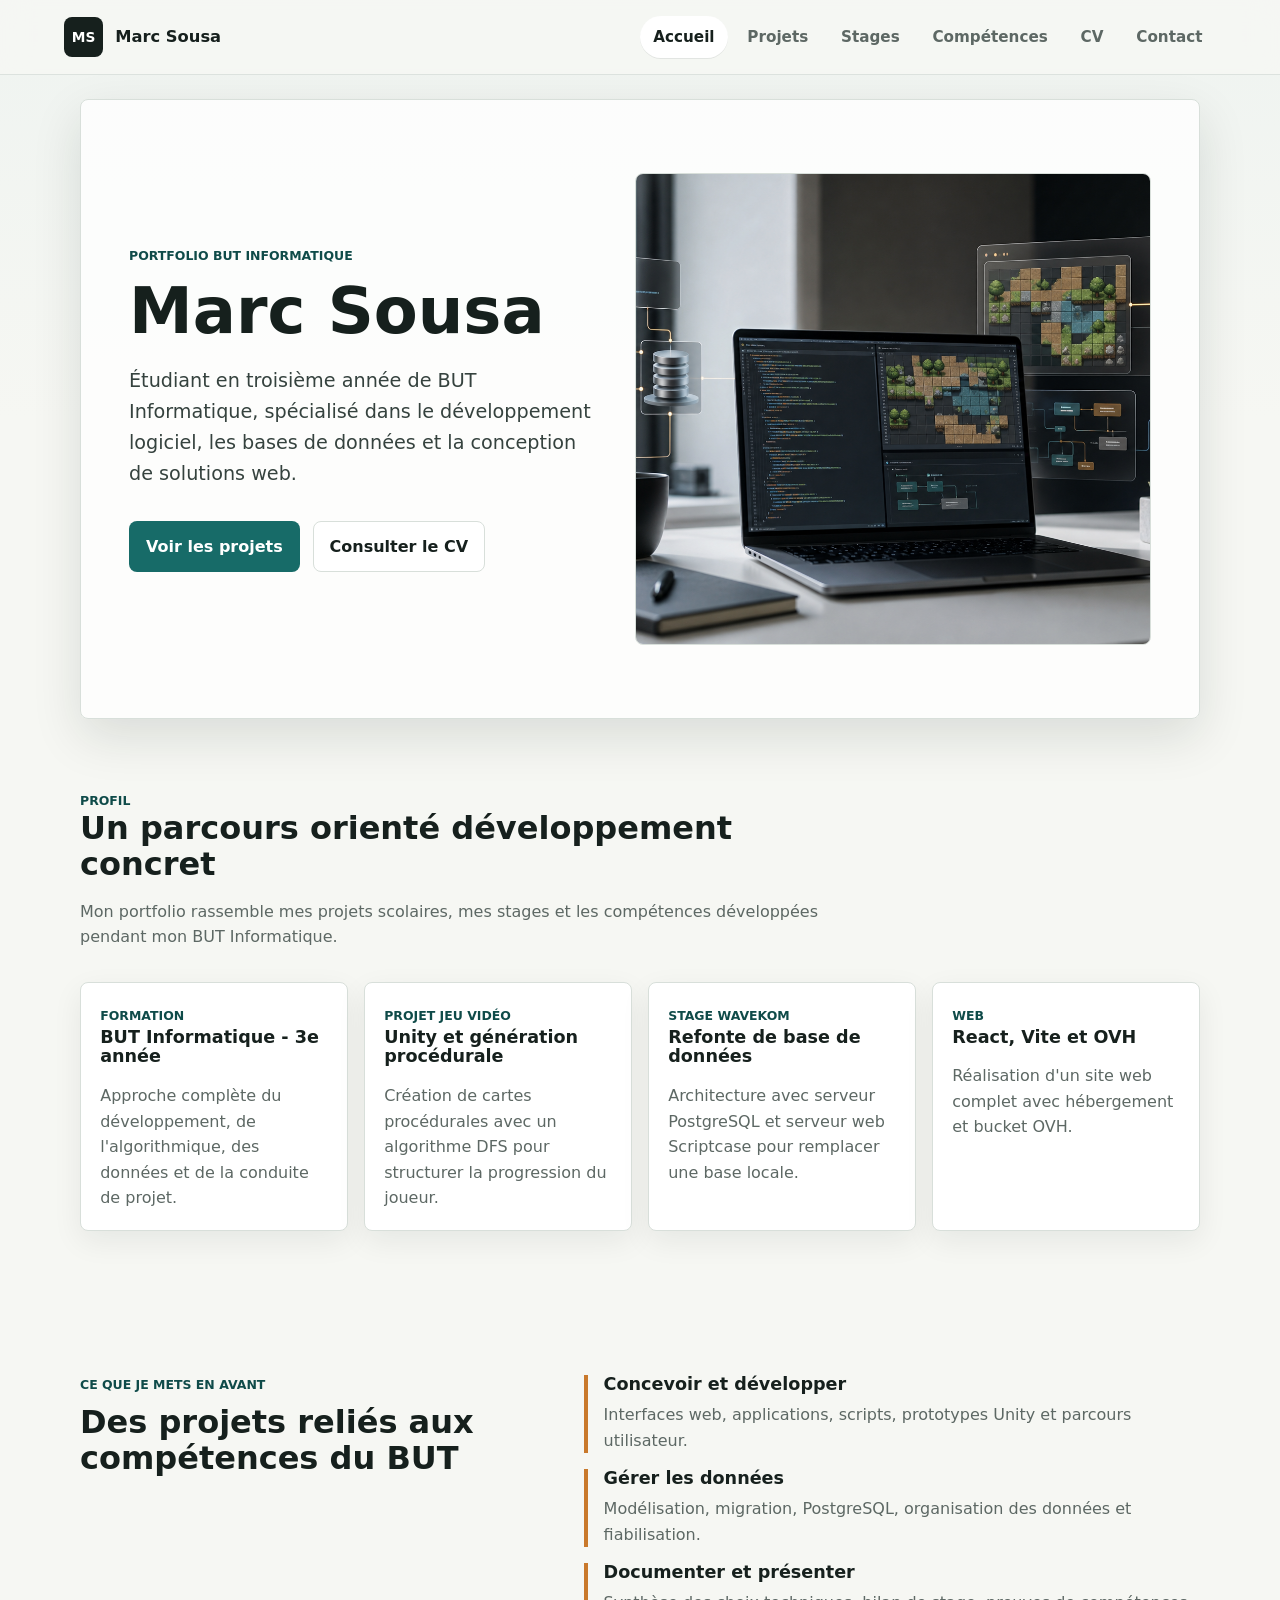
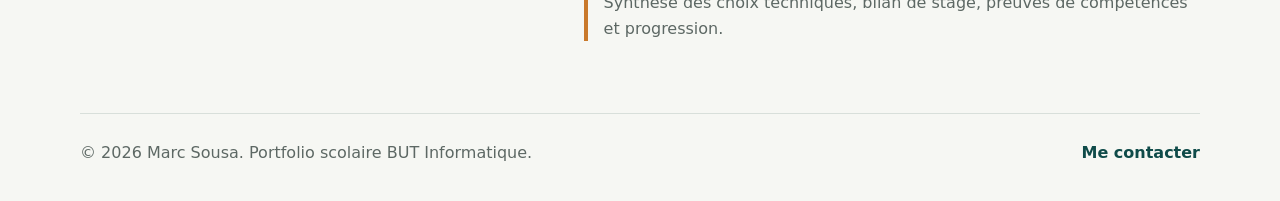
==== index.html @ 7f6cb6d8 "Ajout du site portfolio" ====
<!doctype html>
<html lang="fr">
  <head>
    <meta charset="utf-8">
    <meta name="viewport" content="width=device-width, initial-scale=1">
    <title>Marc Sousa | Portfolio BUT Informatique</title>
    <meta
      name="description"
      content="Portfolio de Marc Sousa, étudiant en troisième année de BUT Informatique: projets web, bases de données, Unity et stages."
    >
    <link rel="stylesheet" href="assets/css/styles.css">
    <script src="assets/js/main.js" defer></script>
  </head>
  <body>
    <header class="site-header">
      <a class="brand" href="index.html" aria-label="Accueil du portfolio de Marc Sousa">
        <span class="brand-mark">MS</span>
        <span class="brand-text">Marc Sousa</span>
      </a>
      <button class="nav-toggle" type="button" aria-expanded="false" aria-controls="site-nav">
        <span class="sr-only">Menu</span>
        <span aria-hidden="true"></span>
        <span aria-hidden="true"></span>
        <span aria-hidden="true"></span>
      </button>
      <nav class="site-nav" id="site-nav" aria-label="Navigation principale">
        <a href="index.html" data-nav>Accueil</a>
        <a href="projets.html" data-nav>Projets</a>
        <a href="stages.html" data-nav>Stages</a>
        <a href="competences.html" data-nav>Compétences</a>
        <a href="cv.html" data-nav>CV</a>
        <a href="contact.html" data-nav>Contact</a>
      </nav>
    </header>

    <main>
      <section class="hero section-band">
        <div class="hero-copy">
          <p class="eyebrow">Portfolio BUT Informatique</p>
          <h1>Marc Sousa</h1>
          <p class="lead">
            Étudiant en troisième année de BUT Informatique, spécialisé dans le
            développement logiciel, les bases de données et la conception de solutions web.
          </p>
          <div class="hero-actions" aria-label="Actions principales">
            <a class="button button-primary" href="projets.html">Voir les projets</a>
            <a class="button button-secondary" href="cv.html">Consulter le CV</a>
          </div>
        </div>
        <div class="hero-media" aria-label="Illustration du portfolio informatique">
          <img src="assets/media/hero-portfolio.png" alt="Poste de travail moderne avec code, architecture serveur et grille de jeu abstraite">
        </div>
      </section>

      <section class="section">
        <div class="section-heading">
          <p class="eyebrow">Profil</p>
          <h2>Un parcours orienté développement concret</h2>
          <p>
            Mon portfolio rassemble mes projets scolaires, mes stages et les compétences
            développées pendant mon BUT Informatique.
          </p>
        </div>
        <div class="highlight-grid">
          <article class="highlight-card">
            <span class="card-kicker">Formation</span>
            <h3>BUT Informatique - 3e année</h3>
            <p>Approche complète du développement, de l'algorithmique, des données et de la conduite de projet.</p>
          </article>
          <article class="highlight-card">
            <span class="card-kicker">Projet jeu vidéo</span>
            <h3>Unity et génération procédurale</h3>
            <p>Création de cartes procédurales avec un algorithme DFS pour structurer la progression du joueur.</p>
          </article>
          <article class="highlight-card">
            <span class="card-kicker">Stage Wavekom</span>
            <h3>Refonte de base de données</h3>
            <p>Architecture avec serveur PostgreSQL et serveur web Scriptcase pour remplacer une base locale.</p>
          </article>
          <article class="highlight-card">
            <span class="card-kicker">Web</span>
            <h3>React, Vite et OVH</h3>
            <p>Réalisation d'un site web complet avec hébergement et bucket OVH.</p>
          </article>
        </div>
      </section>

      <section class="section split-section">
        <div>
          <p class="eyebrow">Ce que je mets en avant</p>
          <h2>Des projets reliés aux compétences du BUT</h2>
        </div>
        <div class="feature-list">
          <div class="feature-item">
            <h3>Concevoir et développer</h3>
            <p>Interfaces web, applications, scripts, prototypes Unity et parcours utilisateur.</p>
          </div>
          <div class="feature-item">
            <h3>Gérer les données</h3>
            <p>Modélisation, migration, PostgreSQL, organisation des données et fiabilisation.</p>
          </div>
          <div class="feature-item">
            <h3>Documenter et présenter</h3>
            <p>Synthèse des choix techniques, bilan de stage, preuves de compétences et progression.</p>
          </div>
        </div>
      </section>
    </main>

    <footer class="site-footer">
      <p>© 2026 Marc Sousa. Portfolio scolaire BUT Informatique.</p>
      <a href="contact.html">Me contacter</a>
    </footer>
  </body>
</html>
---- assets/css/styles.css ----
:root {
  --bg: #f6f7f3;
  --surface: #ffffff;
  --surface-alt: #ecf2ef;
  --ink: #16201d;
  --muted: #5d6864;
  --line: #d8dfda;
  --teal: #176b68;
  --teal-dark: #0f4b49;
  --amber: #c9792b;
  --blue: #2f5f9b;
  --shadow: 0 18px 50px rgba(19, 32, 28, 0.12);
  --radius: 8px;
  font-family: Inter, ui-sans-serif, system-ui, -apple-system, BlinkMacSystemFont, "Segoe UI", sans-serif;
  color: var(--ink);
  background: var(--bg);
}

* {
  box-sizing: border-box;
}

html {
  scroll-behavior: smooth;
}

body {
  margin: 0;
  background:
    linear-gradient(180deg, rgba(236, 242, 239, 0.72), rgba(246, 247, 243, 0) 420px),
    var(--bg);
  color: var(--ink);
  font-size: 16px;
  line-height: 1.6;
}

img {
  display: block;
  max-width: 100%;
}

a {
  color: inherit;
  text-decoration: none;
}

code {
  border: 1px solid var(--line);
  border-radius: 6px;
  background: #f8faf8;
  padding: 0.12rem 0.32rem;
  font-size: 0.9em;
}

.sr-only {
  position: absolute;
  width: 1px;
  height: 1px;
  padding: 0;
  margin: -1px;
  overflow: hidden;
  clip: rect(0, 0, 0, 0);
  white-space: nowrap;
  border: 0;
}

.site-header {
  position: sticky;
  top: 0;
  z-index: 20;
  display: flex;
  align-items: center;
  justify-content: space-between;
  gap: 1.5rem;
  padding: 1rem 5vw;
  border-bottom: 1px solid rgba(216, 223, 218, 0.86);
  background: rgba(246, 247, 243, 0.92);
  backdrop-filter: blur(14px);
}

.brand {
  display: inline-flex;
  align-items: center;
  gap: 0.75rem;
  font-weight: 800;
}

.brand-mark {
  display: grid;
  width: 2.45rem;
  height: 2.45rem;
  place-items: center;
  border-radius: var(--radius);
  background: var(--ink);
  color: #fff;
  font-size: 0.86rem;
}

.brand-text {
  font-size: 1.02rem;
}

.site-nav {
  display: flex;
  align-items: center;
  gap: 0.35rem;
}

.site-nav a {
  border-radius: 999px;
  padding: 0.55rem 0.85rem;
  color: var(--muted);
  font-size: 0.95rem;
  font-weight: 650;
}

.site-nav a:hover,
.site-nav a[aria-current="page"] {
  background: #ffffff;
  color: var(--ink);
  box-shadow: 0 1px 0 rgba(22, 32, 29, 0.08);
}

.nav-toggle {
  display: none;
  width: 2.6rem;
  height: 2.6rem;
  border: 1px solid var(--line);
  border-radius: var(--radius);
  background: var(--surface);
  color: var(--ink);
}

.nav-toggle span:not(.sr-only) {
  display: block;
  width: 1.1rem;
  height: 2px;
  margin: 0.22rem auto;
  background: currentColor;
}

.section,
.section-band {
  width: min(1120px, 90vw);
  margin: 0 auto;
}

.section {
  padding: 4.5rem 0;
}

.section-band {
  margin-top: 1.5rem;
  border: 1px solid var(--line);
  border-radius: var(--radius);
  background: rgba(255, 255, 255, 0.78);
  box-shadow: var(--shadow);
}

.hero {
  display: grid;
  grid-template-columns: minmax(0, 0.95fr) minmax(320px, 1.05fr);
  gap: 2.4rem;
  align-items: center;
  min-height: 620px;
  padding: 3rem;
}

.hero-copy {
  max-width: 620px;
}

.eyebrow,
.card-kicker {
  margin: 0 0 0.65rem;
  color: var(--teal-dark);
  font-size: 0.78rem;
  font-weight: 800;
  letter-spacing: 0;
  text-transform: uppercase;
}

h1,
h2,
h3,
h4,
p {
  overflow-wrap: anywhere;
}

h1,
h2,
h3,
h4 {
  margin: 0;
  line-height: 1.12;
}

h1 {
  max-width: 720px;
  font-size: 4rem;
}

h2 {
  font-size: 2rem;
}

h3 {
  font-size: 1.1rem;
}

h4 {
  font-size: 1rem;
}

p {
  color: var(--muted);
}

.lead {
  max-width: 660px;
  margin: 1.15rem 0 0;
  color: #35423e;
  font-size: 1.2rem;
}

.hero-actions {
  display: flex;
  flex-wrap: wrap;
  gap: 0.8rem;
  margin-top: 2rem;
}

.button {
  display: inline-flex;
  min-height: 2.85rem;
  align-items: center;
  justify-content: center;
  border: 1px solid transparent;
  border-radius: var(--radius);
  padding: 0.72rem 1rem;
  font-weight: 800;
  cursor: pointer;
}

.button-primary {
  background: var(--teal);
  color: #fff;
}

.button-primary:hover {
  background: var(--teal-dark);
}

.button-secondary {
  border-color: var(--line);
  background: var(--surface);
  color: var(--ink);
}

.button-secondary:hover {
  border-color: var(--teal);
  color: var(--teal-dark);
}

.hero-media {
  overflow: hidden;
  border-radius: var(--radius);
  border: 1px solid var(--line);
  background: var(--surface-alt);
}

.hero-media img {
  width: 100%;
  height: 470px;
  object-fit: cover;
}

.section-heading {
  max-width: 760px;
  margin-bottom: 2rem;
}

.section-heading p {
  margin-bottom: 0;
}

.highlight-grid,
.skill-grid,
.but-grid,
.contact-layout {
  display: grid;
  grid-template-columns: repeat(4, minmax(0, 1fr));
  gap: 1rem;
}

.highlight-card,
.skill-card,
.contact-card,
.but-grid article,
.timeline-content,
.pdf-panel,
.cv-sheet {
  border: 1px solid var(--line);
  border-radius: var(--radius);
  background: var(--surface);
  box-shadow: 0 10px 30px rgba(19, 32, 28, 0.07);
}

.highlight-card,
.skill-card,
.contact-card,
.but-grid article {
  padding: 1.2rem;
}

.highlight-card h3,
.skill-card h2,
.contact-card h2,
.but-grid h3 {
  margin-bottom: 0.7rem;
}

.highlight-card p,
.skill-card p,
.contact-card p,
.but-grid p {
  margin-bottom: 0;
}

.split-section {
  display: grid;
  grid-template-columns: 0.85fr 1.15fr;
  gap: 3rem;
  align-items: start;
}

.feature-list {
  display: grid;
  gap: 1rem;
}

.feature-item {
  border-left: 4px solid var(--amber);
  padding-left: 1rem;
}

.feature-item p {
  margin: 0.45rem 0 0;
}

.page-hero {
  min-height: 310px;
  display: flex;
  align-items: center;
  padding: 3rem;
}

.project-list {
  display: grid;
  gap: 1.3rem;
}

.project-card {
  display: grid;
  grid-template-columns: 300px minmax(0, 1fr);
  overflow: hidden;
  border: 1px solid var(--line);
  border-radius: var(--radius);
  background: var(--surface);
  box-shadow: 0 10px 30px rgba(19, 32, 28, 0.07);
}

.project-content {
  padding: 1.5rem;
}

.project-content p {
  margin: 0.9rem 0 1rem;
}

.project-visual {
  position: relative;
  min-height: 260px;
  overflow: hidden;
  border-right: 1px solid var(--line);
  background: #18221f;
}

.project-visual span {
  position: absolute;
  display: block;
  border-radius: 6px;
}

.visual-unity {
  background:
    linear-gradient(90deg, rgba(255, 255, 255, 0.08) 1px, transparent 1px),
    linear-gradient(0deg, rgba(255, 255, 255, 0.08) 1px, transparent 1px),
    #17201d;
  background-size: 38px 38px;
}

.visual-unity span {
  width: 48px;
  height: 48px;
  background: #4bb2a7;
  box-shadow: 0 0 0 4px rgba(75, 178, 167, 0.18);
}

.visual-unity span:nth-child(1) { left: 38px; top: 38px; }
.visual-unity span:nth-child(2) { left: 114px; top: 76px; background: var(--amber); }
.visual-unity span:nth-child(3) { left: 190px; top: 114px; background: var(--blue); }
.visual-unity span:nth-child(4) { left: 114px; top: 190px; }

.visual-web {
  background: linear-gradient(135deg, #f7faf9, #dbe8e4);
}

.visual-web span:nth-child(1) {
  inset: 36px 34px auto;
  height: 46px;
  background: #16201d;
}

.visual-web span:nth-child(2) {
  left: 34px;
  right: 34px;
  top: 104px;
  height: 86px;
  border: 1px solid #c9d4cf;
  background: #fff;
}

.visual-web span:nth-child(3) {
  left: 52px;
  right: 80px;
  bottom: 38px;
  height: 18px;
  background: var(--teal);
}

.visual-data {
  background: #f7f5ef;
}

.visual-data span {
  left: 54px;
  width: 190px;
  height: 36px;
  border: 1px solid #cfd8d3;
  background: #fff;
}

.visual-data span:nth-child(1) { top: 46px; }
.visual-data span:nth-child(2) { top: 98px; }
.visual-data span:nth-child(3) { top: 150px; }
.visual-data span:nth-child(4) {
  top: 202px;
  width: 96px;
  background: var(--amber);
}

.tag-list {
  display: flex;
  flex-wrap: wrap;
  gap: 0.55rem;
}

.tag-list span {
  border: 1px solid var(--line);
  border-radius: 999px;
  background: #f8faf8;
  padding: 0.34rem 0.62rem;
  color: #36433e;
  font-size: 0.88rem;
  font-weight: 700;
}

.project-facts {
  display: grid;
  grid-template-columns: repeat(2, minmax(0, 1fr));
  gap: 1rem;
  margin: 1.2rem 0 0;
}

.project-facts div {
  border-top: 1px solid var(--line);
  padding-top: 0.8rem;
}

.project-facts dt {
  color: var(--ink);
  font-weight: 800;
}

.project-facts dd {
  margin: 0.25rem 0 0;
  color: var(--muted);
}

.timeline {
  display: grid;
  gap: 1.4rem;
}

.timeline-item {
  display: grid;
  grid-template-columns: 170px minmax(0, 1fr);
  gap: 1rem;
}

.timeline-date {
  align-self: start;
  border: 1px solid var(--line);
  border-radius: var(--radius);
  background: var(--surface-alt);
  padding: 0.9rem;
  color: var(--teal-dark);
  font-weight: 800;
}

.timeline-content {
  padding: 1.5rem;
}

.two-column {
  display: grid;
  grid-template-columns: repeat(2, minmax(0, 1fr));
  gap: 1.2rem;
  margin-top: 1.3rem;
}

.check-list {
  display: grid;
  gap: 0.55rem;
  margin: 0.8rem 0 0;
  padding: 0;
  list-style: none;
}

.check-list li {
  position: relative;
  padding-left: 1.3rem;
  color: var(--muted);
}

.check-list li::before {
  position: absolute;
  left: 0;
  top: 0.1rem;
  color: var(--teal);
  content: "✓";
  font-weight: 900;
}

.skill-grid {
  grid-template-columns: repeat(3, minmax(0, 1fr));
}

.meter {
  height: 0.62rem;
  overflow: hidden;
  border-radius: 999px;
  background: #e8eeeb;
}

.meter span {
  display: block;
  height: 100%;
  border-radius: inherit;
  background: linear-gradient(90deg, var(--teal), var(--amber));
}

.section-muted {
  width: 100%;
  max-width: none;
  padding-right: 5vw;
  padding-left: 5vw;
  background: var(--surface-alt);
}

.section-muted > * {
  width: min(1120px, 90vw);
  margin-right: auto;
  margin-left: auto;
}

.but-grid {
  grid-template-columns: repeat(3, minmax(0, 1fr));
}

.pdf-panel {
  display: grid;
  grid-template-columns: 280px minmax(0, 1fr);
  gap: 1.2rem;
  padding: 1.3rem;
}

.pdf-frame {
  width: 100%;
  height: 420px;
  border: 1px solid var(--line);
  border-radius: var(--radius);
  background: #f8faf8;
}

.cv-sheet {
  max-width: 940px;
  padding: 2rem;
}

.cv-header {
  display: flex;
  justify-content: space-between;
  gap: 1.5rem;
  border-bottom: 2px solid var(--ink);
  padding-bottom: 1.2rem;
}

.cv-header h2 {
  font-size: 2.6rem;
}

.cv-header p,
.cv-contact p {
  margin: 0.35rem 0 0;
}

.cv-contact {
  text-align: right;
}

.cv-grid {
  display: grid;
  grid-template-columns: repeat(2, minmax(0, 1fr));
  gap: 1.4rem;
  padding-top: 1.5rem;
}

.cv-grid section {
  border-top: 1px solid var(--line);
  padding-top: 1rem;
}

.cv-entry + .cv-entry {
  margin-top: 1rem;
}

.cv-entry p {
  margin: 0.35rem 0 0;
}

.contact-layout {
  grid-template-columns: repeat(3, minmax(0, 1fr));
}

.site-footer {
  display: flex;
  justify-content: space-between;
  gap: 1rem;
  width: min(1120px, 90vw);
  margin: 0 auto;
  border-top: 1px solid var(--line);
  padding: 1.6rem 0 2.2rem;
}

.site-footer p {
  margin: 0;
}

.site-footer a {
  color: var(--teal-dark);
  font-weight: 800;
}

@media (max-width: 980px) {
  .hero,
  .project-card,
  .split-section,
  .pdf-panel {
    grid-template-columns: 1fr;
  }

  .hero {
    min-height: auto;
  }

  .hero-media img {
    height: 360px;
  }

  .project-visual {
    min-height: 220px;
    border-right: 0;
    border-bottom: 1px solid var(--line);
  }

  .highlight-grid,
  .skill-grid,
  .but-grid,
  .contact-layout {
    grid-template-columns: repeat(2, minmax(0, 1fr));
  }
}

@media (max-width: 760px) {
  .site-header {
    align-items: flex-start;
  }

  .brand {
    min-height: 2.6rem;
  }

  .nav-toggle {
    display: block;
  }

  .site-nav {
    position: absolute;
    left: 5vw;
    right: 5vw;
    top: calc(100% + 0.4rem);
    display: none;
    flex-direction: column;
    align-items: stretch;
    border: 1px solid var(--line);
    border-radius: var(--radius);
    background: var(--surface);
    padding: 0.45rem;
    box-shadow: var(--shadow);
  }

  .site-nav.is-open {
    display: flex;
  }

  .site-nav a {
    border-radius: 6px;
  }

  .hero,
  .page-hero {
    padding: 2rem;
  }

  h1 {
    font-size: 2.7rem;
  }

  h2 {
    font-size: 1.65rem;
  }

  .lead {
    font-size: 1.06rem;
  }

  .highlight-grid,
  .skill-grid,
  .but-grid,
  .contact-layout,
  .project-facts,
  .two-column,
  .cv-grid {
    grid-template-columns: 1fr;
  }

  .timeline-item {
    grid-template-columns: 1fr;
  }

  .cv-header {
    display: block;
  }

  .cv-contact {
    margin-top: 1rem;
    text-align: left;
  }

  .site-footer {
    display: block;
  }
}

@media print {
  body {
    background: #fff;
    font-size: 12px;
  }

  .no-print {
    display: none !important;
  }

  .section {
    width: 100%;
    padding: 0;
  }

  .cv-sheet {
    max-width: none;
    border: 0;
    box-shadow: none;
    padding: 0;
  }
}
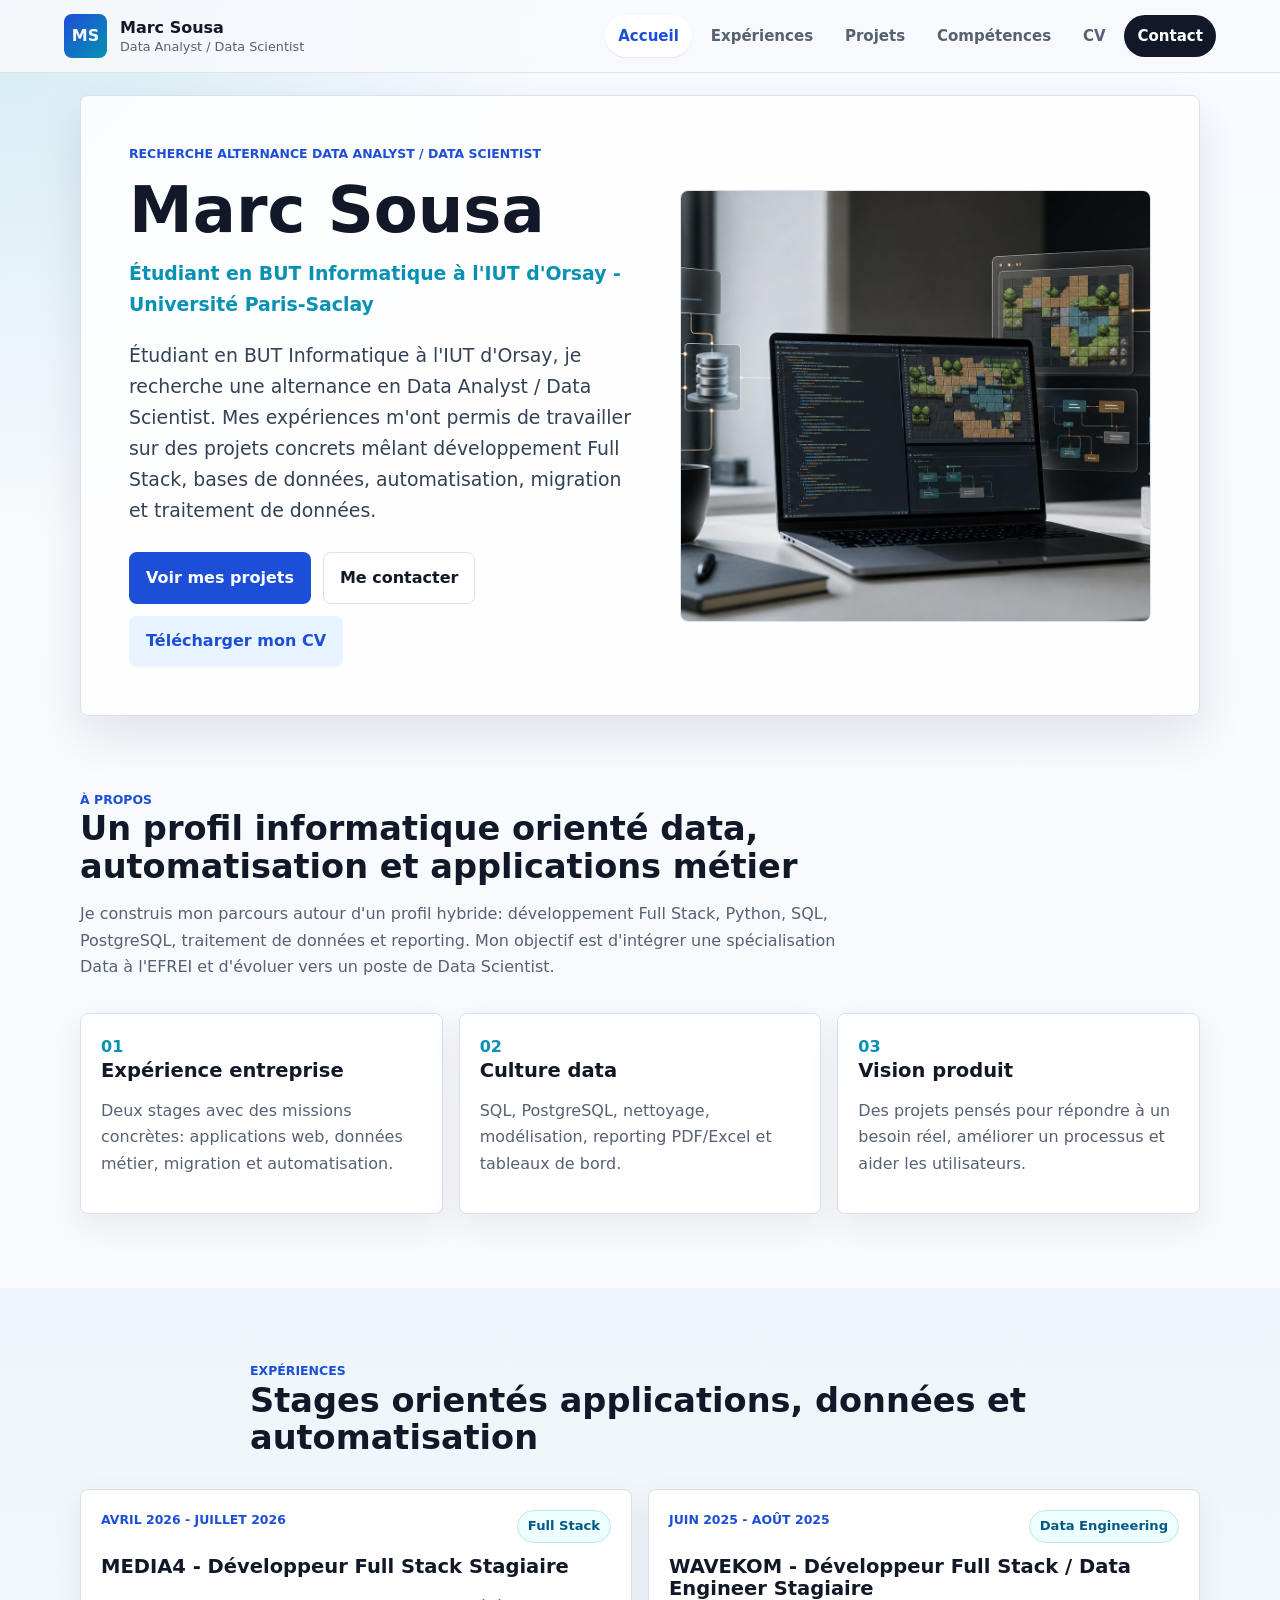
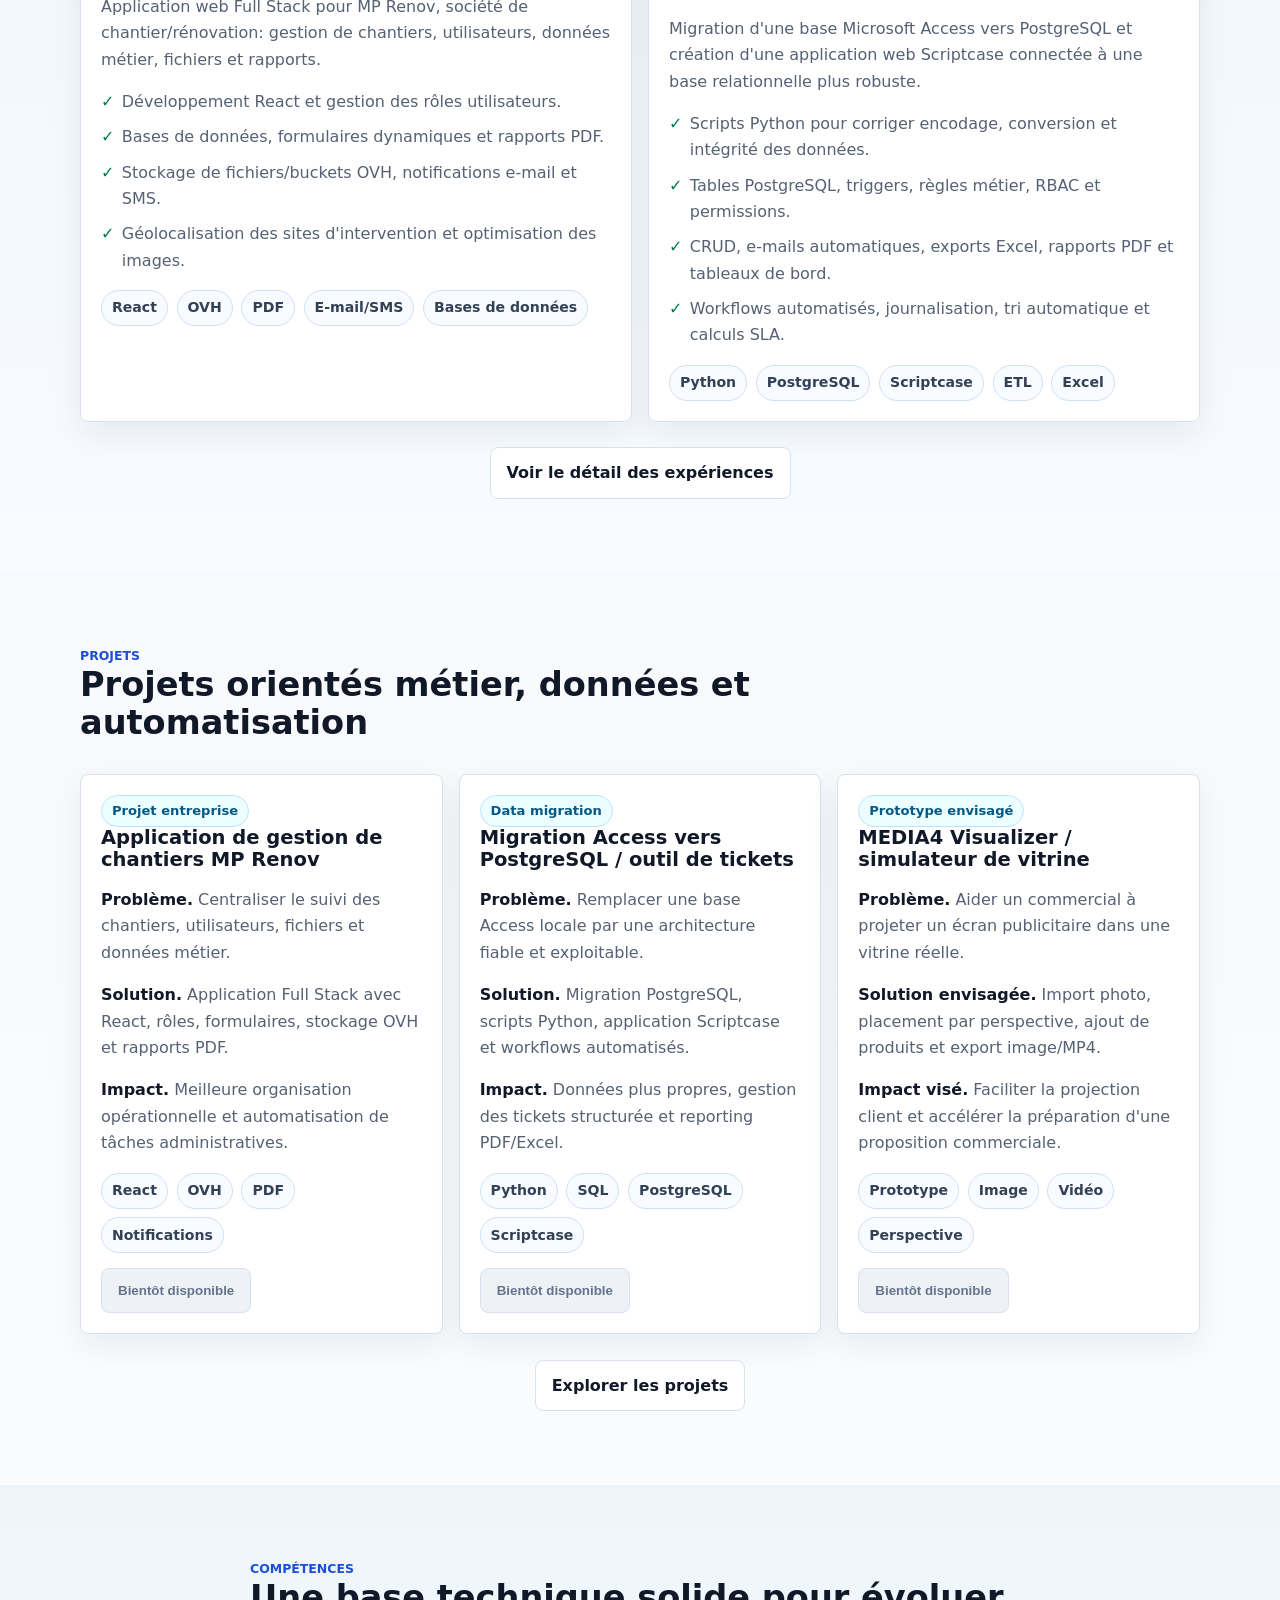
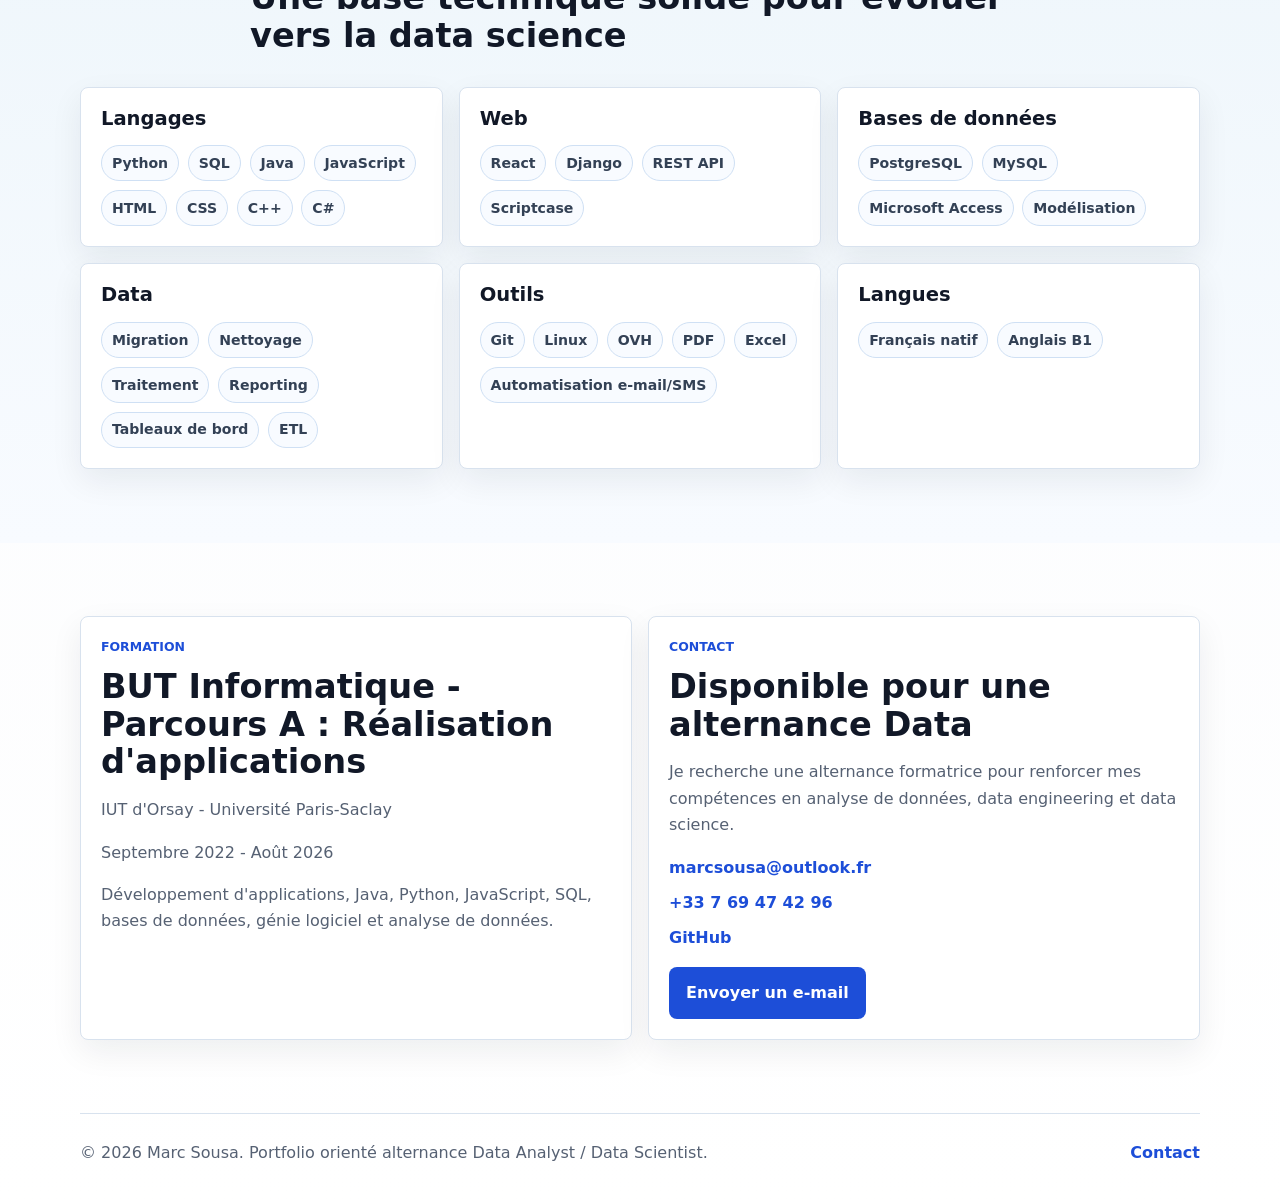
==== commit 3f2d48a8: "Refonte du portfolio orientee data" ====
--- a/index.html
+++ b/index.html
@@ -3,11 +3,12 @@
   <head>
     <meta charset="utf-8">
     <meta name="viewport" content="width=device-width, initial-scale=1">
-    <title>Marc Sousa | Portfolio BUT Informatique</title>
+    <title>Marc Sousa | Alternance Data Analyst / Data Scientist</title>
     <meta
       name="description"
-      content="Portfolio de Marc Sousa, étudiant en troisième année de BUT Informatique: projets web, bases de données, Unity et stages."
+      content="Portfolio de Marc Sousa, étudiant en BUT Informatique à l'IUT d'Orsay, en recherche d'alternance Data Analyst / Data Scientist."
     >
+    <link rel="icon" href="assets/media/favicon.svg" type="image/svg+xml">
     <link rel="stylesheet" href="assets/css/styles.css">
     <script src="assets/js/main.js" defer></script>
   </head>
@@ -15,101 +16,229 @@
     <header class="site-header">
       <a class="brand" href="index.html" aria-label="Accueil du portfolio de Marc Sousa">
         <span class="brand-mark">MS</span>
-        <span class="brand-text">Marc Sousa</span>
+        <span>
+          <strong>Marc Sousa</strong>
+          <small>Data Analyst / Data Scientist</small>
+        </span>
       </a>
       <button class="nav-toggle" type="button" aria-expanded="false" aria-controls="site-nav">
-        <span class="sr-only">Menu</span>
+        <span class="sr-only">Ouvrir le menu</span>
         <span aria-hidden="true"></span>
         <span aria-hidden="true"></span>
         <span aria-hidden="true"></span>
       </button>
       <nav class="site-nav" id="site-nav" aria-label="Navigation principale">
         <a href="index.html" data-nav>Accueil</a>
+        <a href="experiences.html" data-nav>Expériences</a>
         <a href="projets.html" data-nav>Projets</a>
-        <a href="stages.html" data-nav>Stages</a>
         <a href="competences.html" data-nav>Compétences</a>
         <a href="cv.html" data-nav>CV</a>
-        <a href="contact.html" data-nav>Contact</a>
+        <a class="nav-cta" href="contact.html" data-nav>Contact</a>
       </nav>
     </header>
 
     <main>
-      <section class="hero section-band">
+      <section class="hero section-shell" data-reveal>
         <div class="hero-copy">
-          <p class="eyebrow">Portfolio BUT Informatique</p>
+          <p class="eyebrow">Recherche alternance Data Analyst / Data Scientist</p>
           <h1>Marc Sousa</h1>
+          <p class="hero-title">Étudiant en BUT Informatique à l'IUT d'Orsay - Université Paris-Saclay</p>
           <p class="lead">
-            Étudiant en troisième année de BUT Informatique, spécialisé dans le
-            développement logiciel, les bases de données et la conception de solutions web.
+            Étudiant en BUT Informatique à l'IUT d'Orsay, je recherche une alternance en
+            Data Analyst / Data Scientist. Mes expériences m'ont permis de travailler sur
+            des projets concrets mêlant développement Full Stack, bases de données,
+            automatisation, migration et traitement de données.
           </p>
           <div class="hero-actions" aria-label="Actions principales">
-            <a class="button button-primary" href="projets.html">Voir les projets</a>
-            <a class="button button-secondary" href="cv.html">Consulter le CV</a>
+            <a class="button button-primary" href="projets.html">Voir mes projets</a>
+            <a class="button button-secondary" href="contact.html">Me contacter</a>
+            <a class="button button-ghost" href="cv.html">Télécharger mon CV</a>
           </div>
         </div>
-        <div class="hero-media" aria-label="Illustration du portfolio informatique">
-          <img src="assets/media/hero-portfolio.png" alt="Poste de travail moderne avec code, architecture serveur et grille de jeu abstraite">
-        </div>
-      </section>
-
-      <section class="section">
-        <div class="section-heading">
-          <p class="eyebrow">Profil</p>
-          <h2>Un parcours orienté développement concret</h2>
+        <div class="hero-media">
+          <img src="assets/media/hero-portfolio.png" alt="Environnement de travail avec code, données et interfaces applicatives">
+        </div>
+      </section>
+
+      <section class="section" id="apropos" data-reveal>
+        <div class="section-heading">
+          <p class="eyebrow">À propos</p>
+          <h2>Un profil informatique orienté data, automatisation et applications métier</h2>
           <p>
-            Mon portfolio rassemble mes projets scolaires, mes stages et les compétences
-            développées pendant mon BUT Informatique.
+            Je construis mon parcours autour d'un profil hybride: développement Full Stack,
+            Python, SQL, PostgreSQL, traitement de données et reporting. Mon objectif est
+            d'intégrer une spécialisation Data à l'EFREI et d'évoluer vers un poste de
+            Data Scientist.
           </p>
         </div>
-        <div class="highlight-grid">
-          <article class="highlight-card">
-            <span class="card-kicker">Formation</span>
-            <h3>BUT Informatique - 3e année</h3>
-            <p>Approche complète du développement, de l'algorithmique, des données et de la conduite de projet.</p>
-          </article>
-          <article class="highlight-card">
-            <span class="card-kicker">Projet jeu vidéo</span>
-            <h3>Unity et génération procédurale</h3>
-            <p>Création de cartes procédurales avec un algorithme DFS pour structurer la progression du joueur.</p>
-          </article>
-          <article class="highlight-card">
-            <span class="card-kicker">Stage Wavekom</span>
-            <h3>Refonte de base de données</h3>
-            <p>Architecture avec serveur PostgreSQL et serveur web Scriptcase pour remplacer une base locale.</p>
-          </article>
-          <article class="highlight-card">
-            <span class="card-kicker">Web</span>
-            <h3>React, Vite et OVH</h3>
-            <p>Réalisation d'un site web complet avec hébergement et bucket OVH.</p>
-          </article>
-        </div>
-      </section>
-
-      <section class="section split-section">
-        <div>
-          <p class="eyebrow">Ce que je mets en avant</p>
-          <h2>Des projets reliés aux compétences du BUT</h2>
-        </div>
-        <div class="feature-list">
-          <div class="feature-item">
-            <h3>Concevoir et développer</h3>
-            <p>Interfaces web, applications, scripts, prototypes Unity et parcours utilisateur.</p>
+        <div class="value-grid">
+          <article class="value-card">
+            <span>01</span>
+            <h3>Expérience entreprise</h3>
+            <p>Deux stages avec des missions concrètes: applications web, données métier, migration et automatisation.</p>
+          </article>
+          <article class="value-card">
+            <span>02</span>
+            <h3>Culture data</h3>
+            <p>SQL, PostgreSQL, nettoyage, modélisation, reporting PDF/Excel et tableaux de bord.</p>
+          </article>
+          <article class="value-card">
+            <span>03</span>
+            <h3>Vision produit</h3>
+            <p>Des projets pensés pour répondre à un besoin réel, améliorer un processus et aider les utilisateurs.</p>
+          </article>
+        </div>
+      </section>
+
+      <section class="section section-muted" id="experiences" data-reveal>
+        <div class="section-heading">
+          <p class="eyebrow">Expériences</p>
+          <h2>Stages orientés applications, données et automatisation</h2>
+        </div>
+        <div class="experience-grid">
+          <article class="experience-card">
+            <div class="card-topline">
+              <span class="card-kicker">Avril 2026 - Juillet 2026</span>
+              <span class="status-pill">Full Stack</span>
+            </div>
+            <h3>MEDIA4 - Développeur Full Stack Stagiaire</h3>
+            <p>
+              Application web Full Stack pour MP Renov, société de chantier/rénovation:
+              gestion de chantiers, utilisateurs, données métier, fichiers et rapports.
+            </p>
+            <ul class="check-list">
+              <li>Développement React et gestion des rôles utilisateurs.</li>
+              <li>Bases de données, formulaires dynamiques et rapports PDF.</li>
+              <li>Stockage de fichiers/buckets OVH, notifications e-mail et SMS.</li>
+              <li>Géolocalisation des sites d'intervention et optimisation des images.</li>
+            </ul>
+            <div class="tag-list">
+              <span>React</span><span>OVH</span><span>PDF</span><span>E-mail/SMS</span><span>Bases de données</span>
+            </div>
+          </article>
+          <article class="experience-card">
+            <div class="card-topline">
+              <span class="card-kicker">Juin 2025 - Août 2025</span>
+              <span class="status-pill">Data Engineering</span>
+            </div>
+            <h3>WAVEKOM - Développeur Full Stack / Data Engineer Stagiaire</h3>
+            <p>
+              Migration d'une base Microsoft Access vers PostgreSQL et création d'une
+              application web Scriptcase connectée à une base relationnelle plus robuste.
+            </p>
+            <ul class="check-list">
+              <li>Scripts Python pour corriger encodage, conversion et intégrité des données.</li>
+              <li>Tables PostgreSQL, triggers, règles métier, RBAC et permissions.</li>
+              <li>CRUD, e-mails automatiques, exports Excel, rapports PDF et tableaux de bord.</li>
+              <li>Workflows automatisés, journalisation, tri automatique et calculs SLA.</li>
+            </ul>
+            <div class="tag-list">
+              <span>Python</span><span>PostgreSQL</span><span>Scriptcase</span><span>ETL</span><span>Excel</span>
+            </div>
+          </article>
+        </div>
+        <div class="section-action">
+          <a class="button button-secondary" href="experiences.html">Voir le détail des expériences</a>
+        </div>
+      </section>
+
+      <section class="section" id="projets" data-reveal>
+        <div class="section-heading">
+          <p class="eyebrow">Projets</p>
+          <h2>Projets orientés métier, données et automatisation</h2>
+        </div>
+        <div class="project-grid">
+          <article class="project-card">
+            <span class="status-pill">Projet entreprise</span>
+            <h3>Application de gestion de chantiers MP Renov</h3>
+            <p><strong>Problème.</strong> Centraliser le suivi des chantiers, utilisateurs, fichiers et données métier.</p>
+            <p><strong>Solution.</strong> Application Full Stack avec React, rôles, formulaires, stockage OVH et rapports PDF.</p>
+            <p><strong>Impact.</strong> Meilleure organisation opérationnelle et automatisation de tâches administratives.</p>
+            <div class="tag-list"><span>React</span><span>OVH</span><span>PDF</span><span>Notifications</span></div>
+            <button class="button button-disabled" type="button" disabled>Bientôt disponible</button>
+          </article>
+          <article class="project-card">
+            <span class="status-pill">Data migration</span>
+            <h3>Migration Access vers PostgreSQL / outil de tickets</h3>
+            <p><strong>Problème.</strong> Remplacer une base Access locale par une architecture fiable et exploitable.</p>
+            <p><strong>Solution.</strong> Migration PostgreSQL, scripts Python, application Scriptcase et workflows automatisés.</p>
+            <p><strong>Impact.</strong> Données plus propres, gestion des tickets structurée et reporting PDF/Excel.</p>
+            <div class="tag-list"><span>Python</span><span>SQL</span><span>PostgreSQL</span><span>Scriptcase</span></div>
+            <button class="button button-disabled" type="button" disabled>Bientôt disponible</button>
+          </article>
+          <article class="project-card">
+            <span class="status-pill">Prototype envisagé</span>
+            <h3>MEDIA4 Visualizer / simulateur de vitrine</h3>
+            <p><strong>Problème.</strong> Aider un commercial à projeter un écran publicitaire dans une vitrine réelle.</p>
+            <p><strong>Solution envisagée.</strong> Import photo, placement par perspective, ajout de produits et export image/MP4.</p>
+            <p><strong>Impact visé.</strong> Faciliter la projection client et accélérer la préparation d'une proposition commerciale.</p>
+            <div class="tag-list"><span>Prototype</span><span>Image</span><span>Vidéo</span><span>Perspective</span></div>
+            <button class="button button-disabled" type="button" disabled>Bientôt disponible</button>
+          </article>
+        </div>
+        <div class="section-action">
+          <a class="button button-secondary" href="projets.html">Explorer les projets</a>
+        </div>
+      </section>
+
+      <section class="section section-muted" id="competences" data-reveal>
+        <div class="section-heading">
+          <p class="eyebrow">Compétences</p>
+          <h2>Une base technique solide pour évoluer vers la data science</h2>
+        </div>
+        <div class="skills-board">
+          <article>
+            <h3>Langages</h3>
+            <div class="tag-list"><span>Python</span><span>SQL</span><span>Java</span><span>JavaScript</span><span>HTML</span><span>CSS</span><span>C++</span><span>C#</span></div>
+          </article>
+          <article>
+            <h3>Web</h3>
+            <div class="tag-list"><span>React</span><span>Django</span><span>REST API</span><span>Scriptcase</span></div>
+          </article>
+          <article>
+            <h3>Bases de données</h3>
+            <div class="tag-list"><span>PostgreSQL</span><span>MySQL</span><span>Microsoft Access</span><span>Modélisation</span></div>
+          </article>
+          <article>
+            <h3>Data</h3>
+            <div class="tag-list"><span>Migration</span><span>Nettoyage</span><span>Traitement</span><span>Reporting</span><span>Tableaux de bord</span><span>ETL</span></div>
+          </article>
+          <article>
+            <h3>Outils</h3>
+            <div class="tag-list"><span>Git</span><span>Linux</span><span>OVH</span><span>PDF</span><span>Excel</span><span>Automatisation e-mail/SMS</span></div>
+          </article>
+          <article>
+            <h3>Langues</h3>
+            <div class="tag-list"><span>Français natif</span><span>Anglais B1</span></div>
+          </article>
+        </div>
+      </section>
+
+      <section class="section formation-contact" data-reveal>
+        <div class="formation-card">
+          <p class="eyebrow">Formation</p>
+          <h2>BUT Informatique - Parcours A : Réalisation d'applications</h2>
+          <p>IUT d'Orsay - Université Paris-Saclay</p>
+          <p>Septembre 2022 - Août 2026</p>
+          <p>Développement d'applications, Java, Python, JavaScript, SQL, bases de données, génie logiciel et analyse de données.</p>
+        </div>
+        <div class="contact-card">
+          <p class="eyebrow">Contact</p>
+          <h2>Disponible pour une alternance Data</h2>
+          <p>Je recherche une alternance formatrice pour renforcer mes compétences en analyse de données, data engineering et data science.</p>
+          <div class="contact-links">
+            <a href="mailto:marcsousa@outlook.fr">marcsousa@outlook.fr</a>
+            <a href="tel:+33769474296">+33 7 69 47 42 96</a>
+            <a href="https://github.com/MarcSousa91" target="_blank" rel="noreferrer">GitHub</a>
           </div>
-          <div class="feature-item">
-            <h3>Gérer les données</h3>
-            <p>Modélisation, migration, PostgreSQL, organisation des données et fiabilisation.</p>
-          </div>
-          <div class="feature-item">
-            <h3>Documenter et présenter</h3>
-            <p>Synthèse des choix techniques, bilan de stage, preuves de compétences et progression.</p>
-          </div>
+          <a class="button button-primary" href="mailto:marcsousa@outlook.fr">Envoyer un e-mail</a>
         </div>
       </section>
     </main>
 
     <footer class="site-footer">
-      <p>© 2026 Marc Sousa. Portfolio scolaire BUT Informatique.</p>
-      <a href="contact.html">Me contacter</a>
+      <p>© 2026 Marc Sousa. Portfolio orienté alternance Data Analyst / Data Scientist.</p>
+      <a href="contact.html">Contact</a>
     </footer>
   </body>
 </html>
--- a/assets/css/styles.css
+++ b/assets/css/styles.css
@@ -1,19 +1,19 @@
 :root {
-  --bg: #f6f7f3;
+  --bg: #f7f9fc;
   --surface: #ffffff;
-  --surface-alt: #ecf2ef;
-  --ink: #16201d;
-  --muted: #5d6864;
-  --line: #d8dfda;
-  --teal: #176b68;
-  --teal-dark: #0f4b49;
-  --amber: #c9792b;
-  --blue: #2f5f9b;
-  --shadow: 0 18px 50px rgba(19, 32, 28, 0.12);
+  --surface-soft: #eef6fb;
+  --ink: #111827;
+  --muted: #566173;
+  --line: #d8e2ee;
+  --blue: #1d4ed8;
+  --cyan: #0891b2;
+  --green: #047857;
+  --violet: #6d28d9;
+  --shadow: 0 18px 48px rgba(17, 24, 39, 0.1);
   --radius: 8px;
-  font-family: Inter, ui-sans-serif, system-ui, -apple-system, BlinkMacSystemFont, "Segoe UI", sans-serif;
   color: var(--ink);
   background: var(--bg);
+  font-family: Inter, ui-sans-serif, system-ui, -apple-system, BlinkMacSystemFont, "Segoe UI", sans-serif;
 }
 
 * {
@@ -27,11 +27,11 @@
 body {
   margin: 0;
   background:
-    linear-gradient(180deg, rgba(236, 242, 239, 0.72), rgba(246, 247, 243, 0) 420px),
-    var(--bg);
+    radial-gradient(circle at top left, rgba(8, 145, 178, 0.15), transparent 34rem),
+    linear-gradient(180deg, #f8fbff 0%, #f7f9fc 48%, #ffffff 100%);
   color: var(--ink);
   font-size: 16px;
-  line-height: 1.6;
+  line-height: 1.65;
 }
 
 img {
@@ -44,12 +44,8 @@
   text-decoration: none;
 }
 
-code {
-  border: 1px solid var(--line);
-  border-radius: 6px;
-  background: #f8faf8;
-  padding: 0.12rem 0.32rem;
-  font-size: 0.9em;
+strong {
+  color: var(--ink);
 }
 
 .sr-only {
@@ -72,32 +68,40 @@
   align-items: center;
   justify-content: space-between;
   gap: 1.5rem;
-  padding: 1rem 5vw;
-  border-bottom: 1px solid rgba(216, 223, 218, 0.86);
-  background: rgba(246, 247, 243, 0.92);
+  padding: 0.9rem 5vw;
+  border-bottom: 1px solid rgba(216, 226, 238, 0.9);
+  background: rgba(247, 249, 252, 0.9);
   backdrop-filter: blur(14px);
 }
 
 .brand {
   display: inline-flex;
   align-items: center;
-  gap: 0.75rem;
-  font-weight: 800;
+  gap: 0.8rem;
+  min-width: 210px;
 }
 
 .brand-mark {
   display: grid;
-  width: 2.45rem;
-  height: 2.45rem;
+  width: 2.7rem;
+  height: 2.7rem;
   place-items: center;
   border-radius: var(--radius);
-  background: var(--ink);
+  background: linear-gradient(135deg, var(--blue), var(--cyan));
   color: #fff;
-  font-size: 0.86rem;
-}
-
-.brand-text {
-  font-size: 1.02rem;
+  font-weight: 900;
+}
+
+.brand strong,
+.brand small {
+  display: block;
+  line-height: 1.2;
+}
+
+.brand small {
+  margin-top: 0.15rem;
+  color: var(--muted);
+  font-size: 0.8rem;
 }
 
 .site-nav {
@@ -108,23 +112,34 @@
 
 .site-nav a {
   border-radius: 999px;
-  padding: 0.55rem 0.85rem;
+  padding: 0.55rem 0.82rem;
   color: var(--muted);
-  font-size: 0.95rem;
-  font-weight: 650;
+  font-size: 0.94rem;
+  font-weight: 700;
 }
 
 .site-nav a:hover,
 .site-nav a[aria-current="page"] {
-  background: #ffffff;
-  color: var(--ink);
-  box-shadow: 0 1px 0 rgba(22, 32, 29, 0.08);
+  background: #fff;
+  color: var(--blue);
+  box-shadow: 0 1px 0 rgba(17, 24, 39, 0.08);
+}
+
+.site-nav .nav-cta {
+  background: var(--ink);
+  color: #fff;
+}
+
+.site-nav .nav-cta:hover,
+.site-nav .nav-cta[aria-current="page"] {
+  background: var(--blue);
+  color: #fff;
 }
 
 .nav-toggle {
   display: none;
-  width: 2.6rem;
-  height: 2.6rem;
+  width: 2.7rem;
+  height: 2.7rem;
   border: 1px solid var(--line);
   border-radius: var(--radius);
   background: var(--surface);
@@ -133,49 +148,49 @@
 
 .nav-toggle span:not(.sr-only) {
   display: block;
-  width: 1.1rem;
+  width: 1.15rem;
   height: 2px;
   margin: 0.22rem auto;
   background: currentColor;
 }
 
 .section,
-.section-band {
+.section-shell {
   width: min(1120px, 90vw);
-  margin: 0 auto;
+  margin-right: auto;
+  margin-left: auto;
 }
 
 .section {
-  padding: 4.5rem 0;
-}
-
-.section-band {
-  margin-top: 1.5rem;
+  padding: 4.6rem 0;
+}
+
+.section-shell {
   border: 1px solid var(--line);
   border-radius: var(--radius);
-  background: rgba(255, 255, 255, 0.78);
+  background: rgba(255, 255, 255, 0.86);
   box-shadow: var(--shadow);
 }
 
 .hero {
   display: grid;
-  grid-template-columns: minmax(0, 0.95fr) minmax(320px, 1.05fr);
+  grid-template-columns: minmax(0, 1fr) minmax(340px, 0.92fr);
   gap: 2.4rem;
   align-items: center;
-  min-height: 620px;
+  margin-top: 1.4rem;
   padding: 3rem;
 }
 
 .hero-copy {
-  max-width: 620px;
+  max-width: 680px;
 }
 
 .eyebrow,
 .card-kicker {
   margin: 0 0 0.65rem;
-  color: var(--teal-dark);
+  color: var(--blue);
   font-size: 0.78rem;
-  font-weight: 800;
+  font-weight: 900;
   letter-spacing: 0;
   text-transform: uppercase;
 }
@@ -197,16 +212,16 @@
 }
 
 h1 {
-  max-width: 720px;
+  max-width: 850px;
   font-size: 4rem;
 }
 
 h2 {
-  font-size: 2rem;
+  font-size: 2.1rem;
 }
 
 h3 {
-  font-size: 1.1rem;
+  font-size: 1.22rem;
 }
 
 h4 {
@@ -217,18 +232,30 @@
   color: var(--muted);
 }
 
+.hero-title {
+  margin: 0.7rem 0 0;
+  color: var(--cyan);
+  font-size: 1.18rem;
+  font-weight: 800;
+}
+
 .lead {
-  max-width: 660px;
-  margin: 1.15rem 0 0;
-  color: #35423e;
-  font-size: 1.2rem;
-}
-
-.hero-actions {
+  max-width: 760px;
+  margin: 1.2rem 0 0;
+  color: #334155;
+  font-size: 1.18rem;
+}
+
+.hero-actions,
+.section-action {
   display: flex;
   flex-wrap: wrap;
-  gap: 0.8rem;
-  margin-top: 2rem;
+  gap: 0.75rem;
+  margin-top: 1.6rem;
+}
+
+.section-action {
+  justify-content: center;
 }
 
 .button {
@@ -239,17 +266,17 @@
   border: 1px solid transparent;
   border-radius: var(--radius);
   padding: 0.72rem 1rem;
-  font-weight: 800;
+  font-weight: 850;
   cursor: pointer;
 }
 
 .button-primary {
-  background: var(--teal);
+  background: var(--blue);
   color: #fff;
 }
 
 .button-primary:hover {
-  background: var(--teal-dark);
+  background: #1e40af;
 }
 
 .button-secondary {
@@ -259,317 +286,48 @@
 }
 
 .button-secondary:hover {
-  border-color: var(--teal);
-  color: var(--teal-dark);
+  border-color: var(--cyan);
+  color: var(--blue);
+}
+
+.button-ghost {
+  background: #e8f4ff;
+  color: var(--blue);
+}
+
+.button-disabled {
+  margin-top: 0.9rem;
+  border-color: var(--line);
+  background: #eef2f7;
+  color: #64748b;
+  cursor: not-allowed;
 }
 
 .hero-media {
-  overflow: hidden;
-  border-radius: var(--radius);
-  border: 1px solid var(--line);
-  background: var(--surface-alt);
-}
-
-.hero-media img {
-  width: 100%;
-  height: 470px;
-  object-fit: cover;
-}
-
-.section-heading {
-  max-width: 760px;
-  margin-bottom: 2rem;
-}
-
-.section-heading p {
-  margin-bottom: 0;
-}
-
-.highlight-grid,
-.skill-grid,
-.but-grid,
-.contact-layout {
-  display: grid;
-  grid-template-columns: repeat(4, minmax(0, 1fr));
-  gap: 1rem;
-}
-
-.highlight-card,
-.skill-card,
-.contact-card,
-.but-grid article,
-.timeline-content,
-.pdf-panel,
-.cv-sheet {
-  border: 1px solid var(--line);
-  border-radius: var(--radius);
-  background: var(--surface);
-  box-shadow: 0 10px 30px rgba(19, 32, 28, 0.07);
-}
-
-.highlight-card,
-.skill-card,
-.contact-card,
-.but-grid article {
-  padding: 1.2rem;
-}
-
-.highlight-card h3,
-.skill-card h2,
-.contact-card h2,
-.but-grid h3 {
-  margin-bottom: 0.7rem;
-}
-
-.highlight-card p,
-.skill-card p,
-.contact-card p,
-.but-grid p {
-  margin-bottom: 0;
-}
-
-.split-section {
-  display: grid;
-  grid-template-columns: 0.85fr 1.15fr;
-  gap: 3rem;
-  align-items: start;
-}
-
-.feature-list {
-  display: grid;
-  gap: 1rem;
-}
-
-.feature-item {
-  border-left: 4px solid var(--amber);
-  padding-left: 1rem;
-}
-
-.feature-item p {
-  margin: 0.45rem 0 0;
-}
-
-.page-hero {
-  min-height: 310px;
-  display: flex;
-  align-items: center;
-  padding: 3rem;
-}
-
-.project-list {
-  display: grid;
-  gap: 1.3rem;
-}
-
-.project-card {
-  display: grid;
-  grid-template-columns: 300px minmax(0, 1fr);
   overflow: hidden;
   border: 1px solid var(--line);
   border-radius: var(--radius);
-  background: var(--surface);
-  box-shadow: 0 10px 30px rgba(19, 32, 28, 0.07);
-}
-
-.project-content {
-  padding: 1.5rem;
-}
-
-.project-content p {
-  margin: 0.9rem 0 1rem;
-}
-
-.project-visual {
-  position: relative;
-  min-height: 260px;
-  overflow: hidden;
-  border-right: 1px solid var(--line);
-  background: #18221f;
-}
-
-.project-visual span {
-  position: absolute;
-  display: block;
-  border-radius: 6px;
-}
-
-.visual-unity {
-  background:
-    linear-gradient(90deg, rgba(255, 255, 255, 0.08) 1px, transparent 1px),
-    linear-gradient(0deg, rgba(255, 255, 255, 0.08) 1px, transparent 1px),
-    #17201d;
-  background-size: 38px 38px;
-}
-
-.visual-unity span {
-  width: 48px;
-  height: 48px;
-  background: #4bb2a7;
-  box-shadow: 0 0 0 4px rgba(75, 178, 167, 0.18);
-}
-
-.visual-unity span:nth-child(1) { left: 38px; top: 38px; }
-.visual-unity span:nth-child(2) { left: 114px; top: 76px; background: var(--amber); }
-.visual-unity span:nth-child(3) { left: 190px; top: 114px; background: var(--blue); }
-.visual-unity span:nth-child(4) { left: 114px; top: 190px; }
-
-.visual-web {
-  background: linear-gradient(135deg, #f7faf9, #dbe8e4);
-}
-
-.visual-web span:nth-child(1) {
-  inset: 36px 34px auto;
-  height: 46px;
-  background: #16201d;
-}
-
-.visual-web span:nth-child(2) {
-  left: 34px;
-  right: 34px;
-  top: 104px;
-  height: 86px;
-  border: 1px solid #c9d4cf;
-  background: #fff;
-}
-
-.visual-web span:nth-child(3) {
-  left: 52px;
-  right: 80px;
-  bottom: 38px;
-  height: 18px;
-  background: var(--teal);
-}
-
-.visual-data {
-  background: #f7f5ef;
-}
-
-.visual-data span {
-  left: 54px;
-  width: 190px;
-  height: 36px;
-  border: 1px solid #cfd8d3;
-  background: #fff;
-}
-
-.visual-data span:nth-child(1) { top: 46px; }
-.visual-data span:nth-child(2) { top: 98px; }
-.visual-data span:nth-child(3) { top: 150px; }
-.visual-data span:nth-child(4) {
-  top: 202px;
-  width: 96px;
-  background: var(--amber);
-}
-
-.tag-list {
-  display: flex;
-  flex-wrap: wrap;
-  gap: 0.55rem;
-}
-
-.tag-list span {
-  border: 1px solid var(--line);
-  border-radius: 999px;
-  background: #f8faf8;
-  padding: 0.34rem 0.62rem;
-  color: #36433e;
-  font-size: 0.88rem;
-  font-weight: 700;
-}
-
-.project-facts {
-  display: grid;
-  grid-template-columns: repeat(2, minmax(0, 1fr));
-  gap: 1rem;
-  margin: 1.2rem 0 0;
-}
-
-.project-facts div {
-  border-top: 1px solid var(--line);
-  padding-top: 0.8rem;
-}
-
-.project-facts dt {
-  color: var(--ink);
-  font-weight: 800;
-}
-
-.project-facts dd {
-  margin: 0.25rem 0 0;
-  color: var(--muted);
-}
-
-.timeline {
-  display: grid;
-  gap: 1.4rem;
-}
-
-.timeline-item {
-  display: grid;
-  grid-template-columns: 170px minmax(0, 1fr);
-  gap: 1rem;
-}
-
-.timeline-date {
-  align-self: start;
-  border: 1px solid var(--line);
-  border-radius: var(--radius);
-  background: var(--surface-alt);
-  padding: 0.9rem;
-  color: var(--teal-dark);
-  font-weight: 800;
-}
-
-.timeline-content {
-  padding: 1.5rem;
-}
-
-.two-column {
-  display: grid;
-  grid-template-columns: repeat(2, minmax(0, 1fr));
-  gap: 1.2rem;
-  margin-top: 1.3rem;
-}
-
-.check-list {
-  display: grid;
-  gap: 0.55rem;
-  margin: 0.8rem 0 0;
-  padding: 0;
-  list-style: none;
-}
-
-.check-list li {
-  position: relative;
-  padding-left: 1.3rem;
-  color: var(--muted);
-}
-
-.check-list li::before {
-  position: absolute;
-  left: 0;
-  top: 0.1rem;
-  color: var(--teal);
-  content: "✓";
-  font-weight: 900;
-}
-
-.skill-grid {
-  grid-template-columns: repeat(3, minmax(0, 1fr));
-}
-
-.meter {
-  height: 0.62rem;
-  overflow: hidden;
-  border-radius: 999px;
-  background: #e8eeeb;
-}
-
-.meter span {
-  display: block;
-  height: 100%;
-  border-radius: inherit;
-  background: linear-gradient(90deg, var(--teal), var(--amber));
+  background: var(--surface-soft);
+}
+
+.hero-media img {
+  width: 100%;
+  height: 430px;
+  object-fit: cover;
+}
+
+.page-hero {
+  margin-top: 1.4rem;
+  padding: 3rem;
+}
+
+.section-heading {
+  max-width: 780px;
+  margin-bottom: 2rem;
+}
+
+.section-heading p {
+  margin-bottom: 0;
 }
 
 .section-muted {
@@ -577,7 +335,7 @@
   max-width: none;
   padding-right: 5vw;
   padding-left: 5vw;
-  background: var(--surface-alt);
+  background: linear-gradient(180deg, #eef6fb, #f8fbff);
 }
 
 .section-muted > * {
@@ -586,27 +344,271 @@
   margin-left: auto;
 }
 
-.but-grid {
+.value-grid,
+.experience-grid,
+.project-grid,
+.skills-board,
+.contact-grid {
+  display: grid;
+  gap: 1rem;
+}
+
+.value-grid,
+.project-grid,
+.contact-grid {
   grid-template-columns: repeat(3, minmax(0, 1fr));
 }
 
-.pdf-panel {
-  display: grid;
-  grid-template-columns: 280px minmax(0, 1fr);
-  gap: 1.2rem;
-  padding: 1.3rem;
-}
-
-.pdf-frame {
-  width: 100%;
-  height: 420px;
+.experience-grid,
+.formation-contact {
+  display: grid;
+  grid-template-columns: repeat(2, minmax(0, 1fr));
+  gap: 1rem;
+}
+
+.value-card,
+.experience-card,
+.project-card,
+.skills-board article,
+.formation-card,
+.contact-card,
+.timeline-content,
+.project-detail,
+.cv-sheet {
   border: 1px solid var(--line);
   border-radius: var(--radius);
-  background: #f8faf8;
+  background: var(--surface);
+  box-shadow: 0 12px 32px rgba(17, 24, 39, 0.07);
+}
+
+.value-card,
+.experience-card,
+.project-card,
+.skills-board article,
+.formation-card,
+.contact-card {
+  padding: 1.25rem;
+}
+
+.value-card span {
+  color: var(--cyan);
+  font-weight: 900;
+}
+
+.card-topline {
+  display: flex;
+  flex-wrap: wrap;
+  justify-content: space-between;
+  gap: 0.75rem;
+  margin-bottom: 0.85rem;
+}
+
+.status-pill {
+  display: inline-flex;
+  width: fit-content;
+  align-items: center;
+  border: 1px solid #bae6fd;
+  border-radius: 999px;
+  background: #ecfeff;
+  padding: 0.28rem 0.62rem;
+  color: #075985;
+  font-size: 0.82rem;
+  font-weight: 850;
+}
+
+.tag-list {
+  display: flex;
+  flex-wrap: wrap;
+  gap: 0.55rem;
+  margin-top: 1rem;
+}
+
+.tag-list span {
+  border: 1px solid #cfe0f4;
+  border-radius: 999px;
+  background: #f8fbff;
+  padding: 0.34rem 0.62rem;
+  color: #334155;
+  font-size: 0.88rem;
+  font-weight: 750;
+}
+
+.check-list {
+  display: grid;
+  gap: 0.55rem;
+  margin: 1rem 0 0;
+  padding: 0;
+  list-style: none;
+}
+
+.check-list li {
+  position: relative;
+  padding-left: 1.3rem;
+  color: var(--muted);
+}
+
+.check-list li::before {
+  position: absolute;
+  left: 0;
+  color: var(--green);
+  content: "✓";
+  font-weight: 900;
+}
+
+.skills-board {
+  grid-template-columns: repeat(3, minmax(0, 1fr));
+}
+
+.skills-board-large article {
+  min-height: 210px;
+}
+
+.timeline {
+  display: grid;
+  gap: 1.25rem;
+}
+
+.timeline-item {
+  display: grid;
+  grid-template-columns: 170px minmax(0, 1fr);
+  gap: 1rem;
+}
+
+.timeline-date {
+  align-self: start;
+  border: 1px solid var(--line);
+  border-radius: var(--radius);
+  background: #e8f4ff;
+  padding: 1rem;
+  color: var(--blue);
+  font-weight: 900;
+}
+
+.timeline-content {
+  padding: 1.45rem;
+}
+
+.two-column {
+  display: grid;
+  grid-template-columns: repeat(2, minmax(0, 1fr));
+  gap: 1.2rem;
+  margin-top: 1.25rem;
+}
+
+.project-list {
+  display: grid;
+  gap: 1.25rem;
+}
+
+.project-detail {
+  display: grid;
+  grid-template-columns: 280px minmax(0, 1fr);
+  gap: 1.4rem;
+  padding: 1.25rem;
+}
+
+.project-visual {
+  position: relative;
+  min-height: 250px;
+  overflow: hidden;
+  border: 1px solid var(--line);
+  border-radius: var(--radius);
+  background: #111827;
+}
+
+.project-visual span {
+  position: absolute;
+  display: block;
+  border-radius: 6px;
+}
+
+.visual-web {
+  background: linear-gradient(135deg, #eff6ff, #dff7fb);
+}
+
+.visual-web span:nth-child(1) {
+  inset: 34px 32px auto;
+  height: 42px;
+  background: #111827;
+}
+
+.visual-web span:nth-child(2) {
+  left: 32px;
+  right: 32px;
+  top: 96px;
+  height: 84px;
+  border: 1px solid #bfdbfe;
+  background: #fff;
+}
+
+.visual-web span:nth-child(3) {
+  left: 50px;
+  right: 78px;
+  bottom: 36px;
+  height: 18px;
+  background: var(--cyan);
+}
+
+.visual-data {
+  background: #f8fafc;
+}
+
+.visual-data span {
+  left: 46px;
+  width: 188px;
+  height: 34px;
+  border: 1px solid #cbd5e1;
+  background: #fff;
+}
+
+.visual-data span:nth-child(1) { top: 46px; }
+.visual-data span:nth-child(2) { top: 96px; background: #ecfeff; }
+.visual-data span:nth-child(3) { top: 146px; background: #eff6ff; }
+.visual-data span:nth-child(4) { top: 196px; width: 116px; background: #dbeafe; }
+
+.visual-prototype {
+  background:
+    linear-gradient(90deg, rgba(255,255,255,0.12) 1px, transparent 1px),
+    linear-gradient(0deg, rgba(255,255,255,0.12) 1px, transparent 1px),
+    #0f172a;
+  background-size: 34px 34px;
+}
+
+.visual-prototype span:nth-child(1) {
+  inset: 42px 48px 54px;
+  border: 2px solid #67e8f9;
+  transform: perspective(280px) rotateY(-12deg);
+}
+
+.visual-prototype span:nth-child(2) {
+  left: 82px;
+  top: 82px;
+  width: 88px;
+  height: 54px;
+  background: var(--blue);
+}
+
+.visual-prototype span:nth-child(3) {
+  left: 112px;
+  bottom: 54px;
+  width: 66px;
+  height: 66px;
+  background: var(--violet);
+}
+
+.contact-links {
+  display: grid;
+  gap: 0.55rem;
+  margin: 1rem 0;
+}
+
+.contact-links a {
+  color: var(--blue);
+  font-weight: 800;
 }
 
 .cv-sheet {
-  max-width: 940px;
+  max-width: 980px;
   padding: 2rem;
 }
 
@@ -619,22 +621,22 @@
 }
 
 .cv-header h2 {
-  font-size: 2.6rem;
-}
-
-.cv-header p,
-.cv-contact p {
-  margin: 0.35rem 0 0;
+  max-width: 640px;
+  font-size: 2.2rem;
 }
 
 .cv-contact {
   text-align: right;
 }
 
+.cv-contact p {
+  margin: 0.2rem 0;
+}
+
 .cv-grid {
   display: grid;
   grid-template-columns: repeat(2, minmax(0, 1fr));
-  gap: 1.4rem;
+  gap: 1.35rem;
   padding-top: 1.5rem;
 }
 
@@ -645,14 +647,6 @@
 
 .cv-entry + .cv-entry {
   margin-top: 1rem;
-}
-
-.cv-entry p {
-  margin: 0.35rem 0 0;
-}
-
-.contact-layout {
-  grid-template-columns: repeat(3, minmax(0, 1fr));
 }
 
 .site-footer {
@@ -670,36 +664,37 @@
 }
 
 .site-footer a {
-  color: var(--teal-dark);
-  font-weight: 800;
+  color: var(--blue);
+  font-weight: 850;
+}
+
+[data-reveal] {
+  transform: translateY(18px);
+  opacity: 0;
+  transition: opacity 0.55s ease, transform 0.55s ease;
+}
+
+[data-reveal].is-visible {
+  transform: translateY(0);
+  opacity: 1;
 }
 
 @media (max-width: 980px) {
   .hero,
-  .project-card,
-  .split-section,
-  .pdf-panel {
+  .experience-grid,
+  .formation-contact,
+  .project-detail {
     grid-template-columns: 1fr;
   }
 
-  .hero {
-    min-height: auto;
-  }
-
   .hero-media img {
-    height: 360px;
-  }
-
-  .project-visual {
-    min-height: 220px;
-    border-right: 0;
-    border-bottom: 1px solid var(--line);
-  }
-
-  .highlight-grid,
-  .skill-grid,
-  .but-grid,
-  .contact-layout {
+    height: 340px;
+  }
+
+  .value-grid,
+  .project-grid,
+  .skills-board,
+  .contact-grid {
     grid-template-columns: repeat(2, minmax(0, 1fr));
   }
 }
@@ -710,7 +705,7 @@
   }
 
   .brand {
-    min-height: 2.6rem;
+    min-width: 0;
   }
 
   .nav-toggle {
@@ -721,13 +716,13 @@
     position: absolute;
     left: 5vw;
     right: 5vw;
-    top: calc(100% + 0.4rem);
+    top: calc(100% + 0.45rem);
     display: none;
     flex-direction: column;
     align-items: stretch;
     border: 1px solid var(--line);
     border-radius: var(--radius);
-    background: var(--surface);
+    background: #fff;
     padding: 0.45rem;
     box-shadow: var(--shadow);
   }
@@ -742,7 +737,7 @@
 
   .hero,
   .page-hero {
-    padding: 2rem;
+    padding: 1.7rem;
   }
 
   h1 {
@@ -750,18 +745,17 @@
   }
 
   h2 {
-    font-size: 1.65rem;
+    font-size: 1.6rem;
   }
 
   .lead {
-    font-size: 1.06rem;
-  }
-
-  .highlight-grid,
-  .skill-grid,
-  .but-grid,
-  .contact-layout,
-  .project-facts,
+    font-size: 1.03rem;
+  }
+
+  .value-grid,
+  .project-grid,
+  .skills-board,
+  .contact-grid,
   .two-column,
   .cv-grid {
     grid-template-columns: 1fr;
@@ -791,7 +785,10 @@
     font-size: 12px;
   }
 
-  .no-print {
+  .no-print,
+  .site-header,
+  .site-footer,
+  .page-hero {
     display: none !important;
   }
 
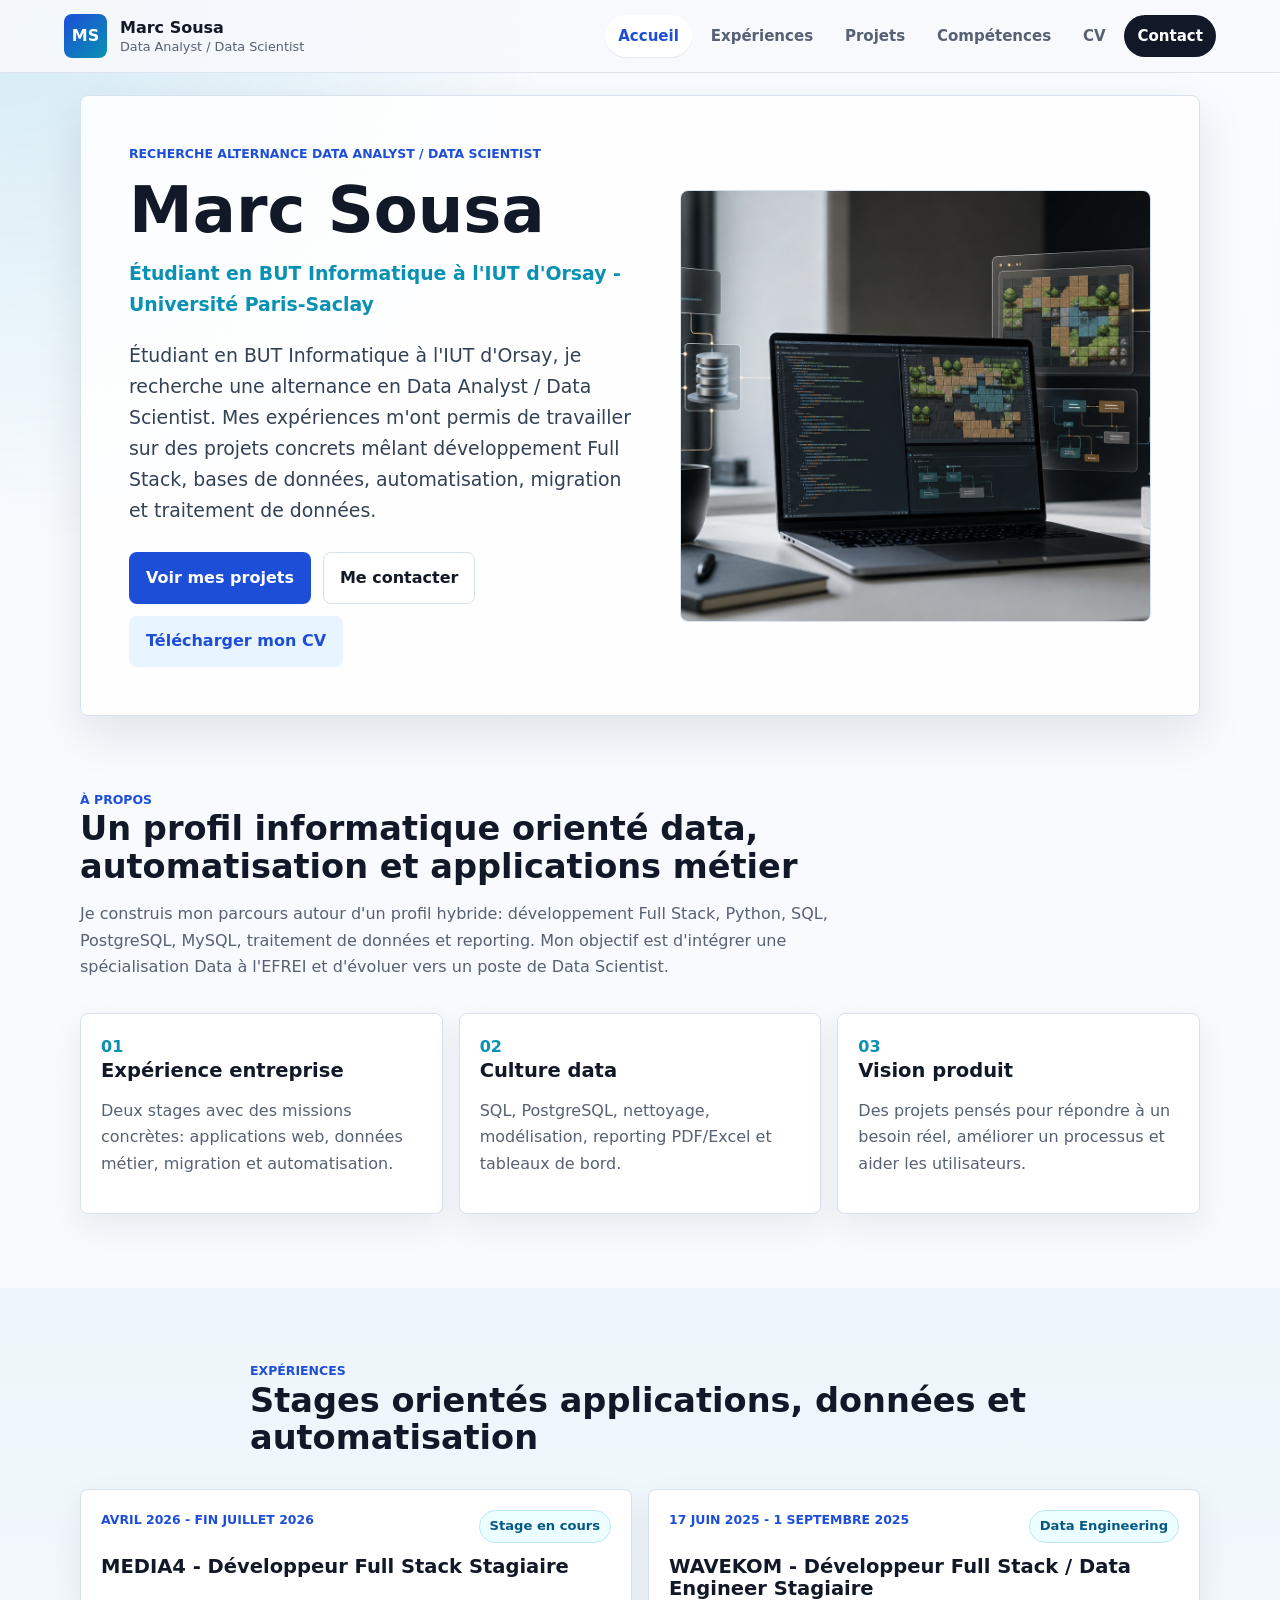
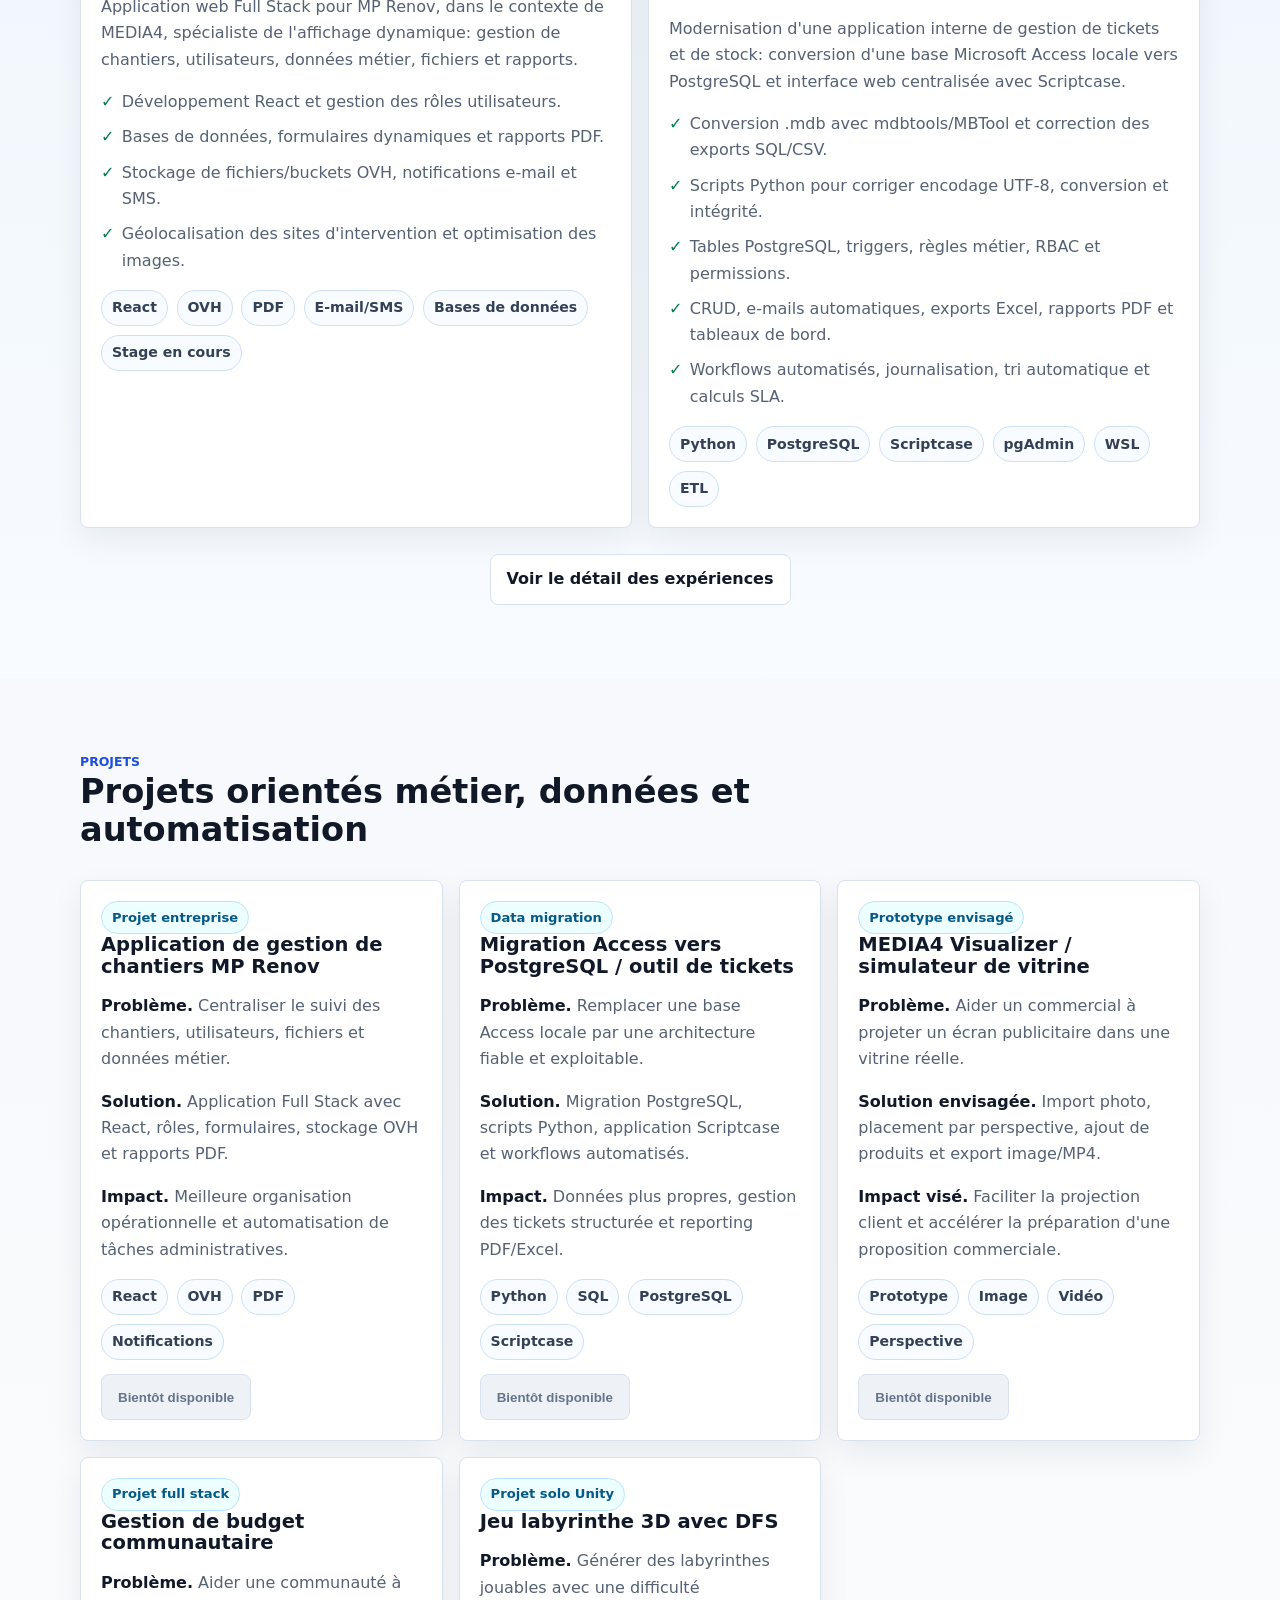
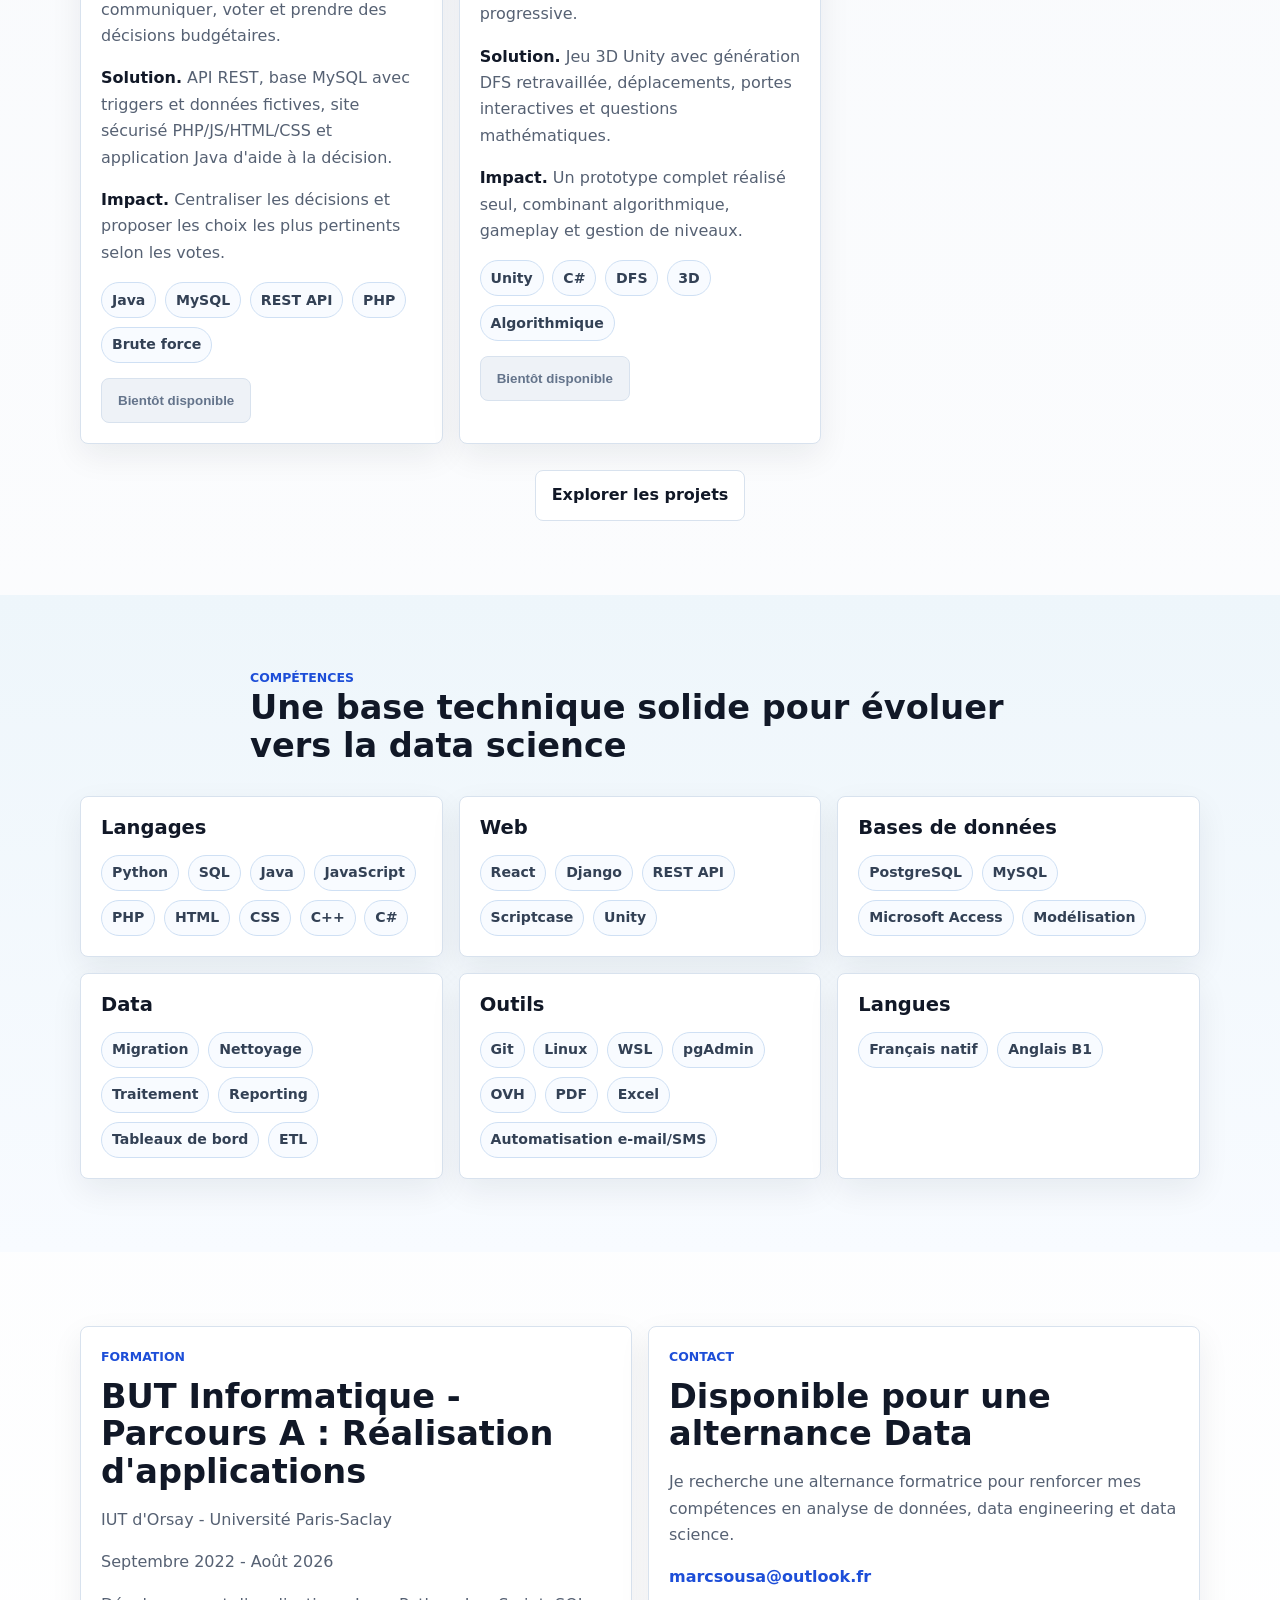
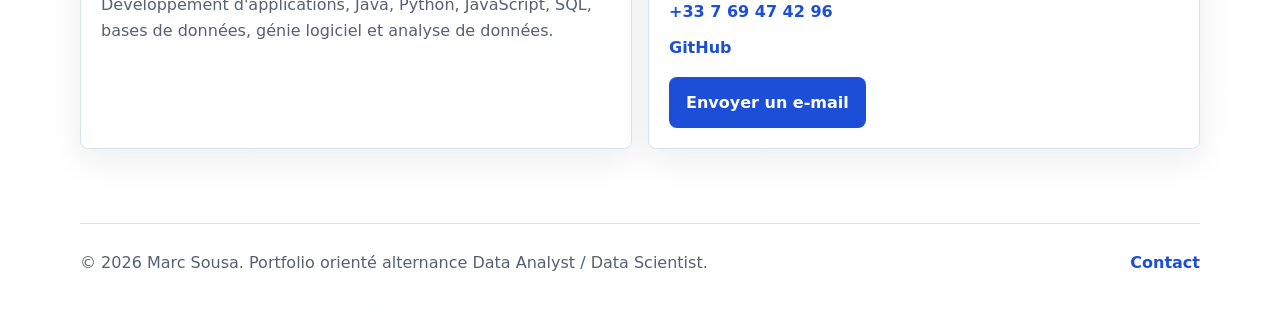
==== commit faecf7f0: "Ajout projets et details de stage" ====
--- a/index.html
+++ b/index.html
@@ -66,7 +66,7 @@
           <h2>Un profil informatique orienté data, automatisation et applications métier</h2>
           <p>
             Je construis mon parcours autour d'un profil hybride: développement Full Stack,
-            Python, SQL, PostgreSQL, traitement de données et reporting. Mon objectif est
+            Python, SQL, PostgreSQL, MySQL, traitement de données et reporting. Mon objectif est
             d'intégrer une spécialisation Data à l'EFREI et d'évoluer vers un poste de
             Data Scientist.
           </p>
@@ -98,13 +98,14 @@
         <div class="experience-grid">
           <article class="experience-card">
             <div class="card-topline">
-              <span class="card-kicker">Avril 2026 - Juillet 2026</span>
-              <span class="status-pill">Full Stack</span>
+              <span class="card-kicker">Avril 2026 - fin juillet 2026</span>
+              <span class="status-pill">Stage en cours</span>
             </div>
             <h3>MEDIA4 - Développeur Full Stack Stagiaire</h3>
             <p>
-              Application web Full Stack pour MP Renov, société de chantier/rénovation:
-              gestion de chantiers, utilisateurs, données métier, fichiers et rapports.
+              Application web Full Stack pour MP Renov, dans le contexte de MEDIA4,
+              spécialiste de l'affichage dynamique: gestion de chantiers, utilisateurs,
+              données métier, fichiers et rapports.
             </p>
             <ul class="check-list">
               <li>Développement React et gestion des rôles utilisateurs.</li>
@@ -113,27 +114,29 @@
               <li>Géolocalisation des sites d'intervention et optimisation des images.</li>
             </ul>
             <div class="tag-list">
-              <span>React</span><span>OVH</span><span>PDF</span><span>E-mail/SMS</span><span>Bases de données</span>
+              <span>React</span><span>OVH</span><span>PDF</span><span>E-mail/SMS</span><span>Bases de données</span><span>Stage en cours</span>
             </div>
           </article>
           <article class="experience-card">
             <div class="card-topline">
-              <span class="card-kicker">Juin 2025 - Août 2025</span>
+              <span class="card-kicker">17 juin 2025 - 1 septembre 2025</span>
               <span class="status-pill">Data Engineering</span>
             </div>
             <h3>WAVEKOM - Développeur Full Stack / Data Engineer Stagiaire</h3>
             <p>
-              Migration d'une base Microsoft Access vers PostgreSQL et création d'une
-              application web Scriptcase connectée à une base relationnelle plus robuste.
+              Modernisation d'une application interne de gestion de tickets et de stock:
+              conversion d'une base Microsoft Access locale vers PostgreSQL et interface
+              web centralisée avec Scriptcase.
             </p>
             <ul class="check-list">
-              <li>Scripts Python pour corriger encodage, conversion et intégrité des données.</li>
+              <li>Conversion .mdb avec mdbtools/MBTool et correction des exports SQL/CSV.</li>
+              <li>Scripts Python pour corriger encodage UTF-8, conversion et intégrité.</li>
               <li>Tables PostgreSQL, triggers, règles métier, RBAC et permissions.</li>
               <li>CRUD, e-mails automatiques, exports Excel, rapports PDF et tableaux de bord.</li>
               <li>Workflows automatisés, journalisation, tri automatique et calculs SLA.</li>
             </ul>
             <div class="tag-list">
-              <span>Python</span><span>PostgreSQL</span><span>Scriptcase</span><span>ETL</span><span>Excel</span>
+              <span>Python</span><span>PostgreSQL</span><span>Scriptcase</span><span>pgAdmin</span><span>WSL</span><span>ETL</span>
             </div>
           </article>
         </div>
@@ -175,6 +178,24 @@
             <div class="tag-list"><span>Prototype</span><span>Image</span><span>Vidéo</span><span>Perspective</span></div>
             <button class="button button-disabled" type="button" disabled>Bientôt disponible</button>
           </article>
+          <article class="project-card">
+            <span class="status-pill">Projet full stack</span>
+            <h3>Gestion de budget communautaire</h3>
+            <p><strong>Problème.</strong> Aider une communauté à communiquer, voter et prendre des décisions budgétaires.</p>
+            <p><strong>Solution.</strong> API REST, base MySQL avec triggers et données fictives, site sécurisé PHP/JS/HTML/CSS et application Java d'aide à la décision.</p>
+            <p><strong>Impact.</strong> Centraliser les décisions et proposer les choix les plus pertinents selon les votes.</p>
+            <div class="tag-list"><span>Java</span><span>MySQL</span><span>REST API</span><span>PHP</span><span>Brute force</span></div>
+            <button class="button button-disabled" type="button" disabled>Bientôt disponible</button>
+          </article>
+          <article class="project-card">
+            <span class="status-pill">Projet solo Unity</span>
+            <h3>Jeu labyrinthe 3D avec DFS</h3>
+            <p><strong>Problème.</strong> Générer des labyrinthes jouables avec une difficulté progressive.</p>
+            <p><strong>Solution.</strong> Jeu 3D Unity avec génération DFS retravaillée, déplacements, portes interactives et questions mathématiques.</p>
+            <p><strong>Impact.</strong> Un prototype complet réalisé seul, combinant algorithmique, gameplay et gestion de niveaux.</p>
+            <div class="tag-list"><span>Unity</span><span>C#</span><span>DFS</span><span>3D</span><span>Algorithmique</span></div>
+            <button class="button button-disabled" type="button" disabled>Bientôt disponible</button>
+          </article>
         </div>
         <div class="section-action">
           <a class="button button-secondary" href="projets.html">Explorer les projets</a>
@@ -189,11 +210,11 @@
         <div class="skills-board">
           <article>
             <h3>Langages</h3>
-            <div class="tag-list"><span>Python</span><span>SQL</span><span>Java</span><span>JavaScript</span><span>HTML</span><span>CSS</span><span>C++</span><span>C#</span></div>
+            <div class="tag-list"><span>Python</span><span>SQL</span><span>Java</span><span>JavaScript</span><span>PHP</span><span>HTML</span><span>CSS</span><span>C++</span><span>C#</span></div>
           </article>
           <article>
             <h3>Web</h3>
-            <div class="tag-list"><span>React</span><span>Django</span><span>REST API</span><span>Scriptcase</span></div>
+            <div class="tag-list"><span>React</span><span>Django</span><span>REST API</span><span>Scriptcase</span><span>Unity</span></div>
           </article>
           <article>
             <h3>Bases de données</h3>
@@ -205,7 +226,7 @@
           </article>
           <article>
             <h3>Outils</h3>
-            <div class="tag-list"><span>Git</span><span>Linux</span><span>OVH</span><span>PDF</span><span>Excel</span><span>Automatisation e-mail/SMS</span></div>
+            <div class="tag-list"><span>Git</span><span>Linux</span><span>WSL</span><span>pgAdmin</span><span>OVH</span><span>PDF</span><span>Excel</span><span>Automatisation e-mail/SMS</span></div>
           </article>
           <article>
             <h3>Langues</h3>
--- a/assets/css/styles.css
+++ b/assets/css/styles.css
@@ -303,6 +303,10 @@
   cursor: not-allowed;
 }
 
+.timeline-content .button {
+  margin-top: 1rem;
+}
+
 .hero-media {
   overflow: hidden;
   border: 1px solid var(--line);
@@ -596,6 +600,63 @@
   background: var(--violet);
 }
 
+.visual-budget {
+  background: linear-gradient(135deg, #f0fdf4, #eff6ff);
+}
+
+.visual-budget span:nth-child(1) {
+  left: 34px;
+  top: 40px;
+  width: 210px;
+  height: 34px;
+  background: #0f172a;
+}
+
+.visual-budget span:nth-child(2) {
+  left: 34px;
+  top: 98px;
+  width: 78px;
+  height: 78px;
+  background: #22c55e;
+}
+
+.visual-budget span:nth-child(3) {
+  left: 130px;
+  top: 98px;
+  width: 112px;
+  height: 78px;
+  border: 1px solid #bfdbfe;
+  background: #fff;
+}
+
+.visual-budget span:nth-child(4) {
+  left: 34px;
+  bottom: 36px;
+  width: 168px;
+  height: 18px;
+  background: var(--blue);
+}
+
+.visual-unity {
+  background:
+    linear-gradient(90deg, rgba(255,255,255,0.1) 1px, transparent 1px),
+    linear-gradient(0deg, rgba(255,255,255,0.1) 1px, transparent 1px),
+    #111827;
+  background-size: 34px 34px;
+}
+
+.visual-unity span {
+  width: 42px;
+  height: 42px;
+  background: #38bdf8;
+  box-shadow: 0 0 0 4px rgba(56, 189, 248, 0.16);
+}
+
+.visual-unity span:nth-child(1) { left: 42px; top: 42px; }
+.visual-unity span:nth-child(2) { left: 118px; top: 84px; background: #a78bfa; }
+.visual-unity span:nth-child(3) { left: 194px; top: 126px; background: #22c55e; }
+.visual-unity span:nth-child(4) { left: 118px; top: 194px; background: #f59e0b; }
+
 .contact-links {
   display: grid;
   gap: 0.55rem;
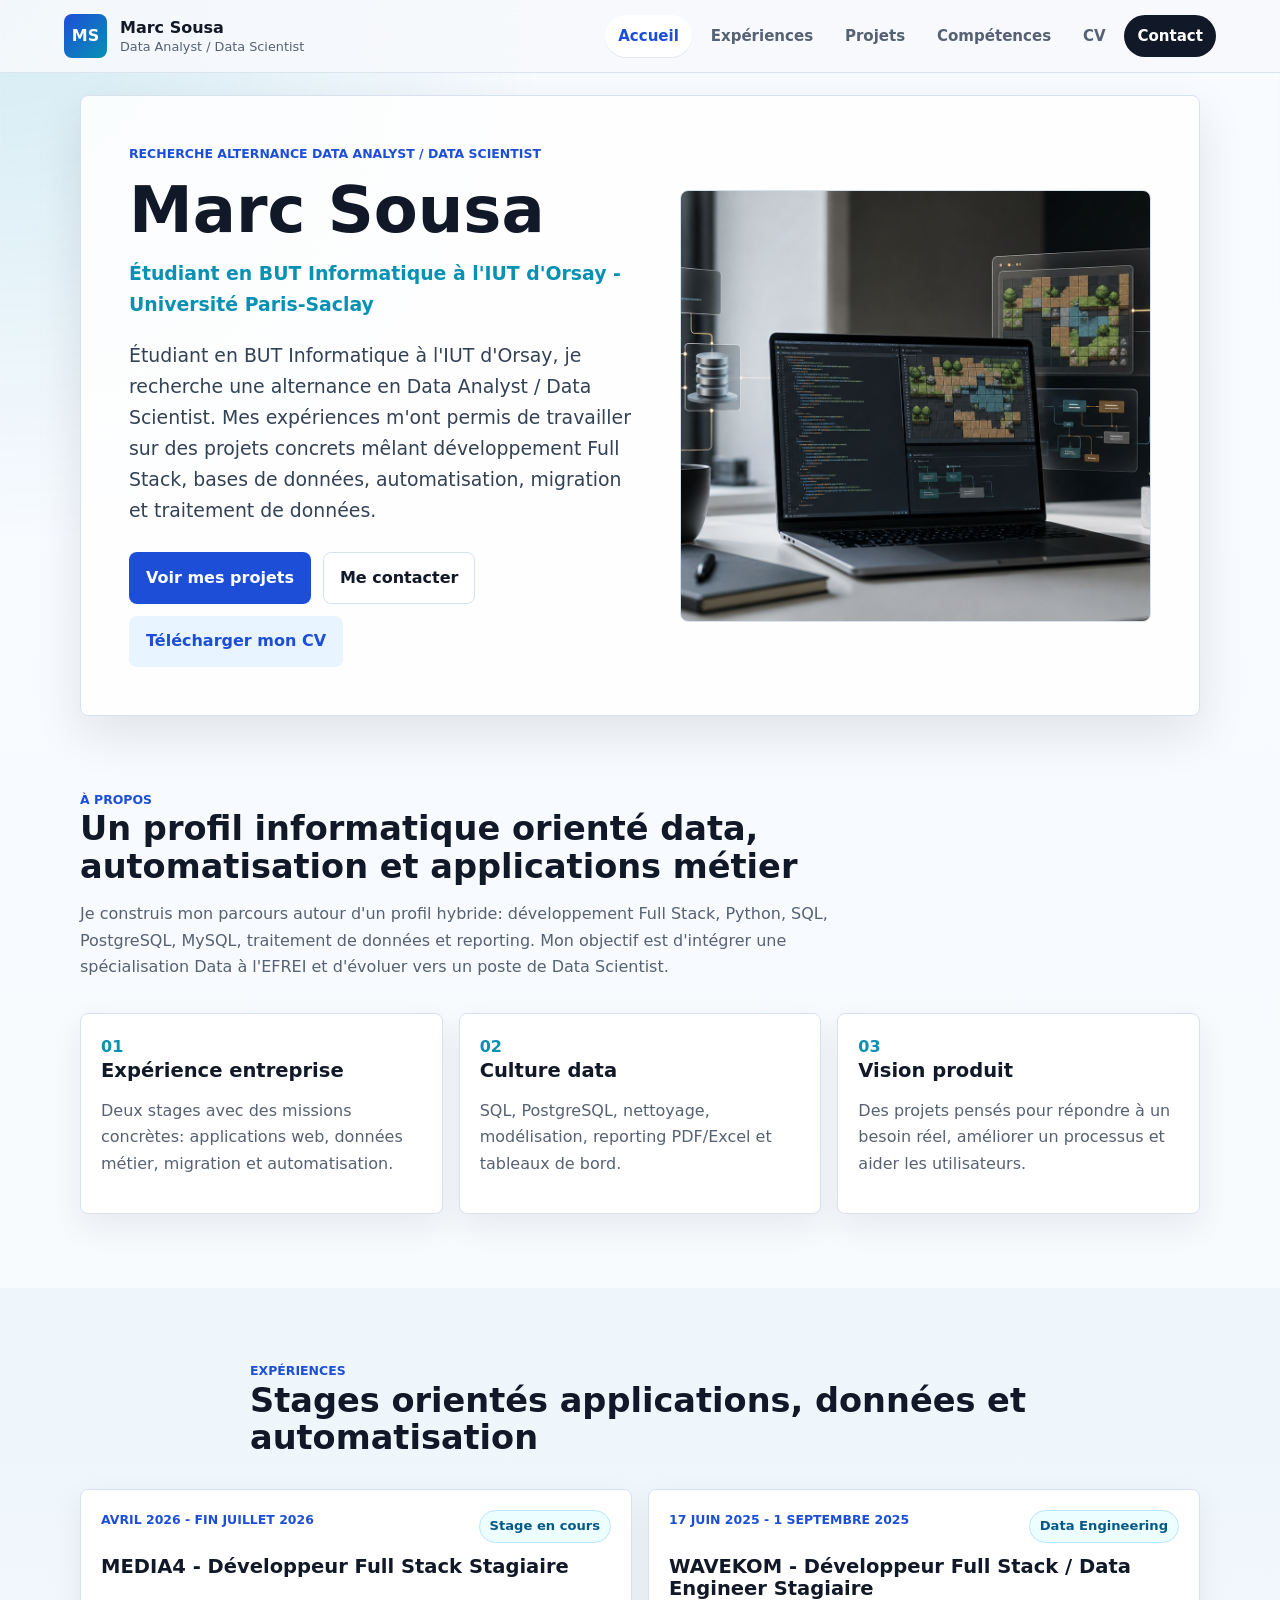
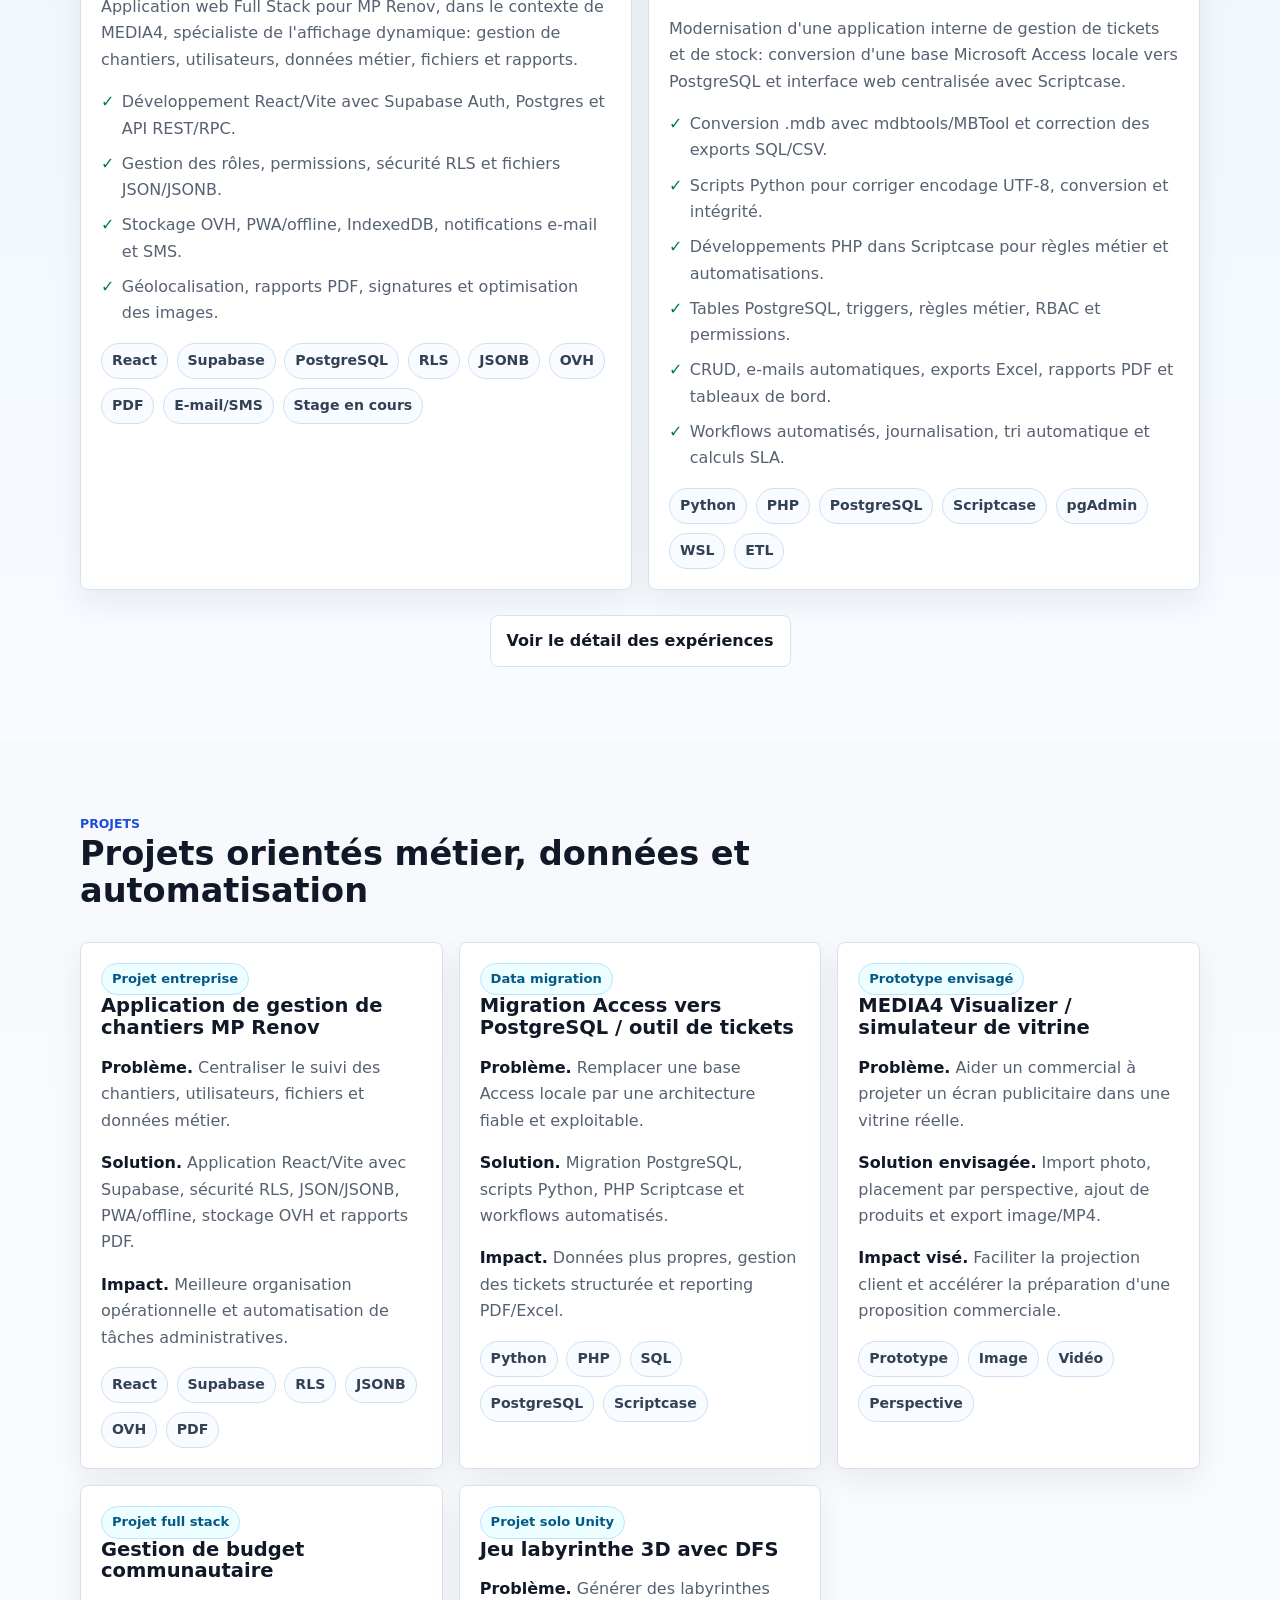
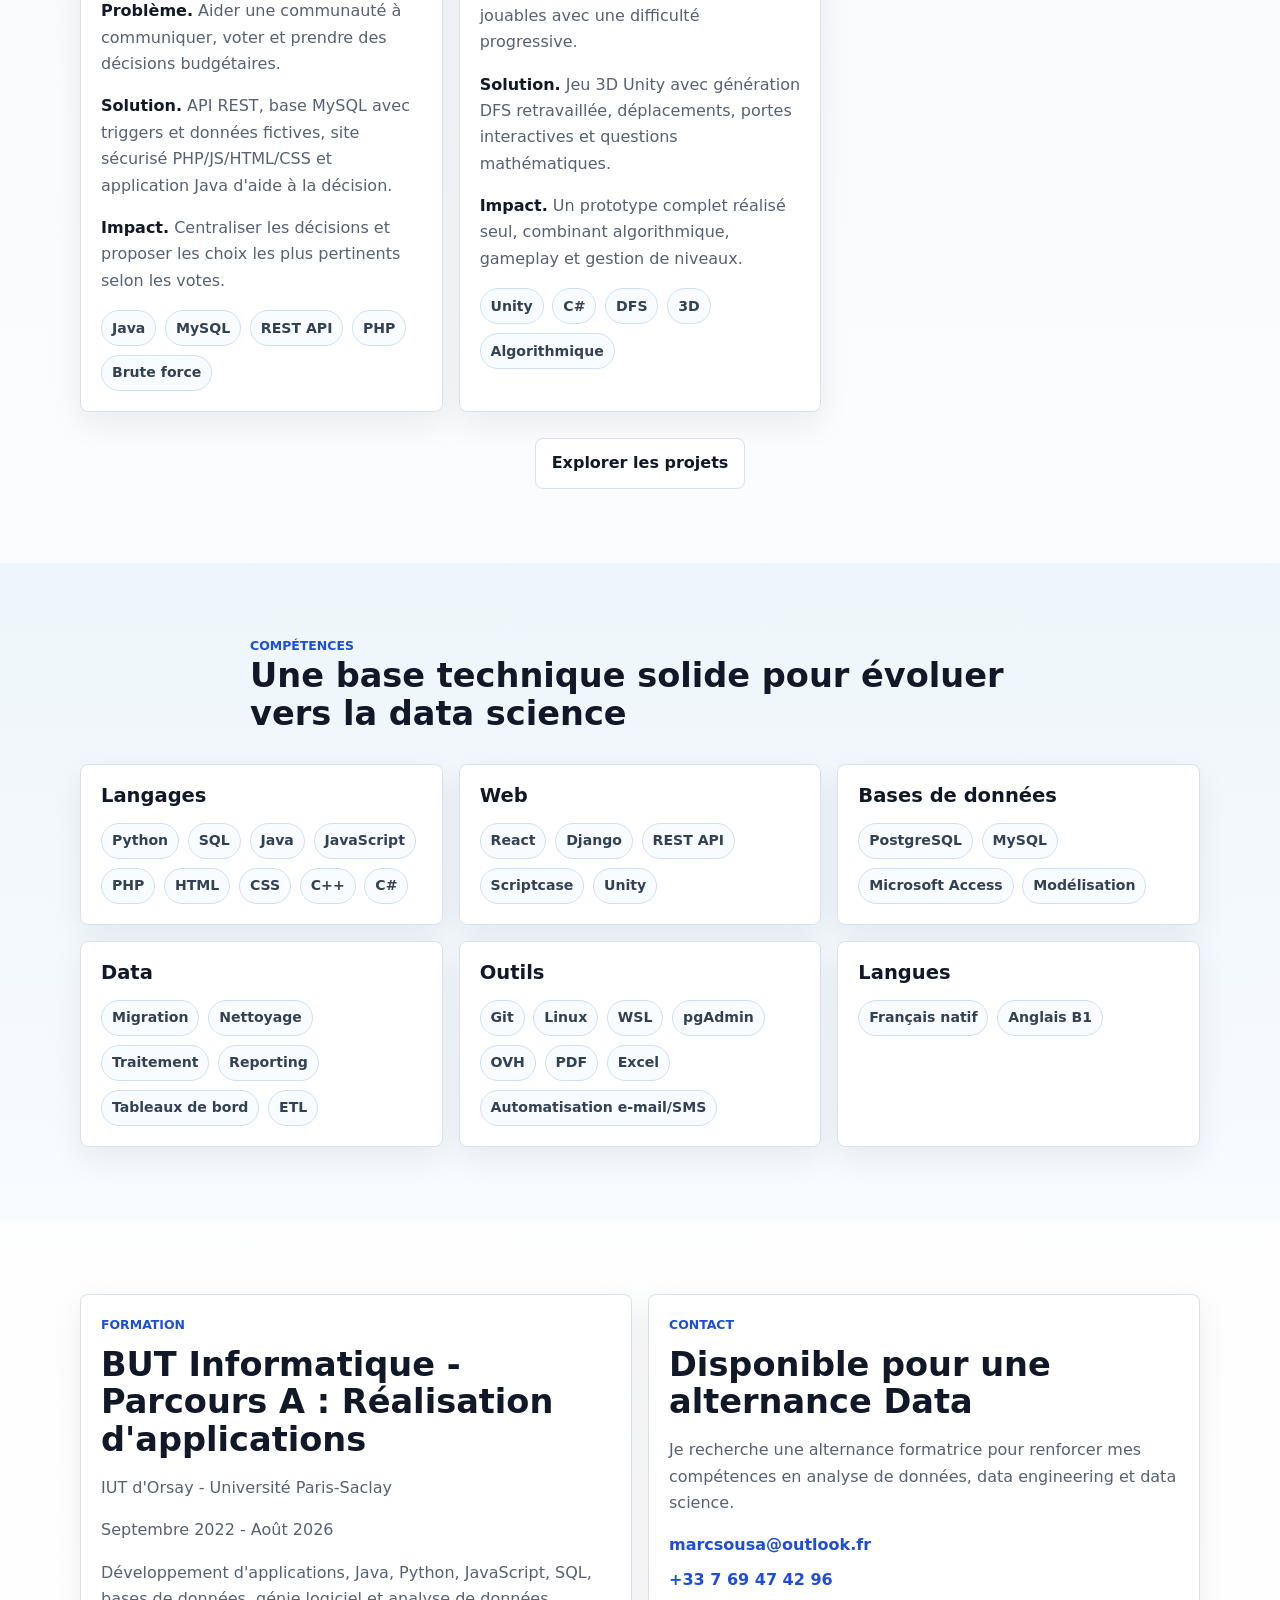
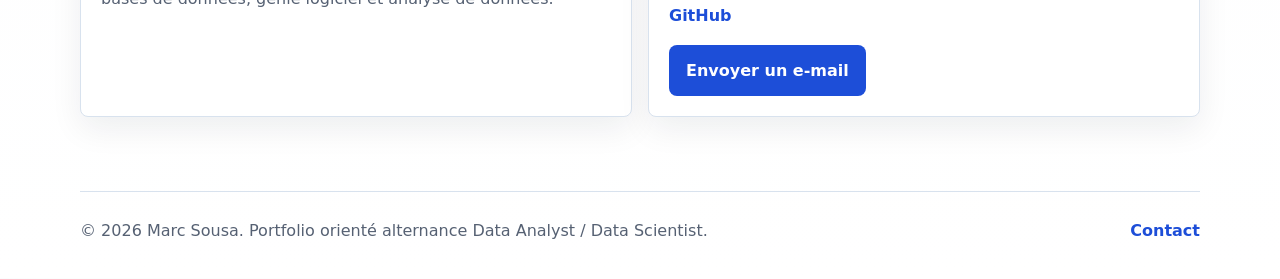
==== commit b265fc62: "Ajout visuels et details projets" ====
--- a/index.html
+++ b/index.html
@@ -108,13 +108,13 @@
               données métier, fichiers et rapports.
             </p>
             <ul class="check-list">
-              <li>Développement React et gestion des rôles utilisateurs.</li>
-              <li>Bases de données, formulaires dynamiques et rapports PDF.</li>
-              <li>Stockage de fichiers/buckets OVH, notifications e-mail et SMS.</li>
-              <li>Géolocalisation des sites d'intervention et optimisation des images.</li>
+              <li>Développement React/Vite avec Supabase Auth, Postgres et API REST/RPC.</li>
+              <li>Gestion des rôles, permissions, sécurité RLS et fichiers JSON/JSONB.</li>
+              <li>Stockage OVH, PWA/offline, IndexedDB, notifications e-mail et SMS.</li>
+              <li>Géolocalisation, rapports PDF, signatures et optimisation des images.</li>
             </ul>
             <div class="tag-list">
-              <span>React</span><span>OVH</span><span>PDF</span><span>E-mail/SMS</span><span>Bases de données</span><span>Stage en cours</span>
+              <span>React</span><span>Supabase</span><span>PostgreSQL</span><span>RLS</span><span>JSONB</span><span>OVH</span><span>PDF</span><span>E-mail/SMS</span><span>Stage en cours</span>
             </div>
           </article>
           <article class="experience-card">
@@ -131,12 +131,13 @@
             <ul class="check-list">
               <li>Conversion .mdb avec mdbtools/MBTool et correction des exports SQL/CSV.</li>
               <li>Scripts Python pour corriger encodage UTF-8, conversion et intégrité.</li>
+              <li>Développements PHP dans Scriptcase pour règles métier et automatisations.</li>
               <li>Tables PostgreSQL, triggers, règles métier, RBAC et permissions.</li>
               <li>CRUD, e-mails automatiques, exports Excel, rapports PDF et tableaux de bord.</li>
               <li>Workflows automatisés, journalisation, tri automatique et calculs SLA.</li>
             </ul>
             <div class="tag-list">
-              <span>Python</span><span>PostgreSQL</span><span>Scriptcase</span><span>pgAdmin</span><span>WSL</span><span>ETL</span>
+              <span>Python</span><span>PHP</span><span>PostgreSQL</span><span>Scriptcase</span><span>pgAdmin</span><span>WSL</span><span>ETL</span>
             </div>
           </article>
         </div>
@@ -155,19 +156,17 @@
             <span class="status-pill">Projet entreprise</span>
             <h3>Application de gestion de chantiers MP Renov</h3>
             <p><strong>Problème.</strong> Centraliser le suivi des chantiers, utilisateurs, fichiers et données métier.</p>
-            <p><strong>Solution.</strong> Application Full Stack avec React, rôles, formulaires, stockage OVH et rapports PDF.</p>
+            <p><strong>Solution.</strong> Application React/Vite avec Supabase, sécurité RLS, JSON/JSONB, PWA/offline, stockage OVH et rapports PDF.</p>
             <p><strong>Impact.</strong> Meilleure organisation opérationnelle et automatisation de tâches administratives.</p>
-            <div class="tag-list"><span>React</span><span>OVH</span><span>PDF</span><span>Notifications</span></div>
-            <button class="button button-disabled" type="button" disabled>Bientôt disponible</button>
+            <div class="tag-list"><span>React</span><span>Supabase</span><span>RLS</span><span>JSONB</span><span>OVH</span><span>PDF</span></div>
           </article>
           <article class="project-card">
             <span class="status-pill">Data migration</span>
             <h3>Migration Access vers PostgreSQL / outil de tickets</h3>
             <p><strong>Problème.</strong> Remplacer une base Access locale par une architecture fiable et exploitable.</p>
-            <p><strong>Solution.</strong> Migration PostgreSQL, scripts Python, application Scriptcase et workflows automatisés.</p>
+            <p><strong>Solution.</strong> Migration PostgreSQL, scripts Python, PHP Scriptcase et workflows automatisés.</p>
             <p><strong>Impact.</strong> Données plus propres, gestion des tickets structurée et reporting PDF/Excel.</p>
-            <div class="tag-list"><span>Python</span><span>SQL</span><span>PostgreSQL</span><span>Scriptcase</span></div>
-            <button class="button button-disabled" type="button" disabled>Bientôt disponible</button>
+            <div class="tag-list"><span>Python</span><span>PHP</span><span>SQL</span><span>PostgreSQL</span><span>Scriptcase</span></div>
           </article>
           <article class="project-card">
             <span class="status-pill">Prototype envisagé</span>
@@ -176,7 +175,6 @@
             <p><strong>Solution envisagée.</strong> Import photo, placement par perspective, ajout de produits et export image/MP4.</p>
             <p><strong>Impact visé.</strong> Faciliter la projection client et accélérer la préparation d'une proposition commerciale.</p>
             <div class="tag-list"><span>Prototype</span><span>Image</span><span>Vidéo</span><span>Perspective</span></div>
-            <button class="button button-disabled" type="button" disabled>Bientôt disponible</button>
           </article>
           <article class="project-card">
             <span class="status-pill">Projet full stack</span>
@@ -185,7 +183,6 @@
             <p><strong>Solution.</strong> API REST, base MySQL avec triggers et données fictives, site sécurisé PHP/JS/HTML/CSS et application Java d'aide à la décision.</p>
             <p><strong>Impact.</strong> Centraliser les décisions et proposer les choix les plus pertinents selon les votes.</p>
             <div class="tag-list"><span>Java</span><span>MySQL</span><span>REST API</span><span>PHP</span><span>Brute force</span></div>
-            <button class="button button-disabled" type="button" disabled>Bientôt disponible</button>
           </article>
           <article class="project-card">
             <span class="status-pill">Projet solo Unity</span>
@@ -194,7 +191,6 @@
             <p><strong>Solution.</strong> Jeu 3D Unity avec génération DFS retravaillée, déplacements, portes interactives et questions mathématiques.</p>
             <p><strong>Impact.</strong> Un prototype complet réalisé seul, combinant algorithmique, gameplay et gestion de niveaux.</p>
             <div class="tag-list"><span>Unity</span><span>C#</span><span>DFS</span><span>3D</span><span>Algorithmique</span></div>
-            <button class="button button-disabled" type="button" disabled>Bientôt disponible</button>
           </article>
         </div>
         <div class="section-action">
--- a/assets/css/styles.css
+++ b/assets/css/styles.css
@@ -295,14 +295,6 @@
   color: var(--blue);
 }
 
-.button-disabled {
-  margin-top: 0.9rem;
-  border-color: var(--line);
-  background: #eef2f7;
-  color: #64748b;
-  cursor: not-allowed;
-}
-
 .timeline-content .button {
   margin-top: 1rem;
 }
@@ -511,6 +503,35 @@
   padding: 1.25rem;
 }
 
+.project-image {
+  display: grid;
+  min-height: 250px;
+  overflow: hidden;
+  align-items: center;
+  justify-items: center;
+  margin: 0;
+  border: 1px solid var(--line);
+  border-radius: var(--radius);
+  background: linear-gradient(135deg, #f8fbff, #eef6fb);
+}
+
+.project-image img {
+  width: 100%;
+  height: 100%;
+  object-fit: cover;
+}
+
+.project-image.logo-panel {
+  padding: 1.4rem;
+}
+
+.project-image.logo-panel img {
+  width: min(100%, 230px);
+  height: auto;
+  object-fit: contain;
+  filter: drop-shadow(0 10px 18px rgba(17, 24, 39, 0.08));
+}
+
 .project-visual {
   position: relative;
   min-height: 250px;
